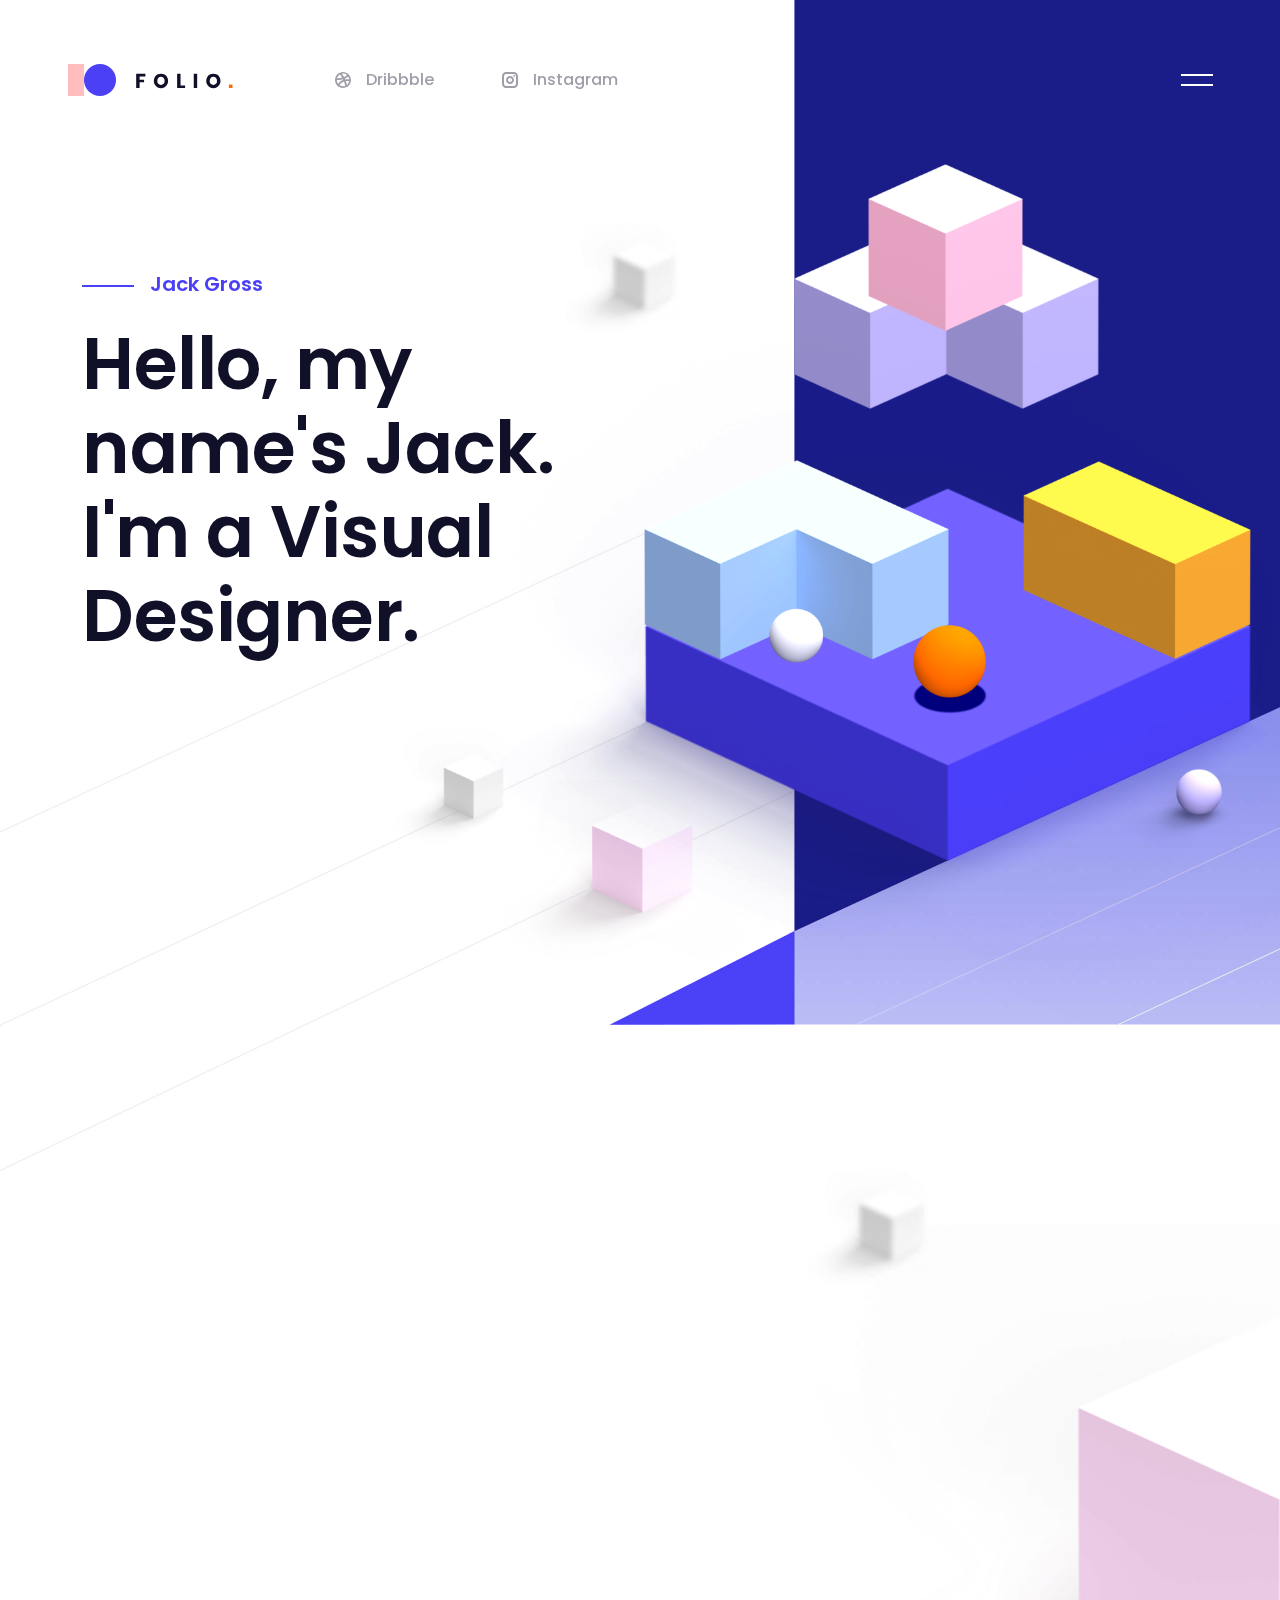
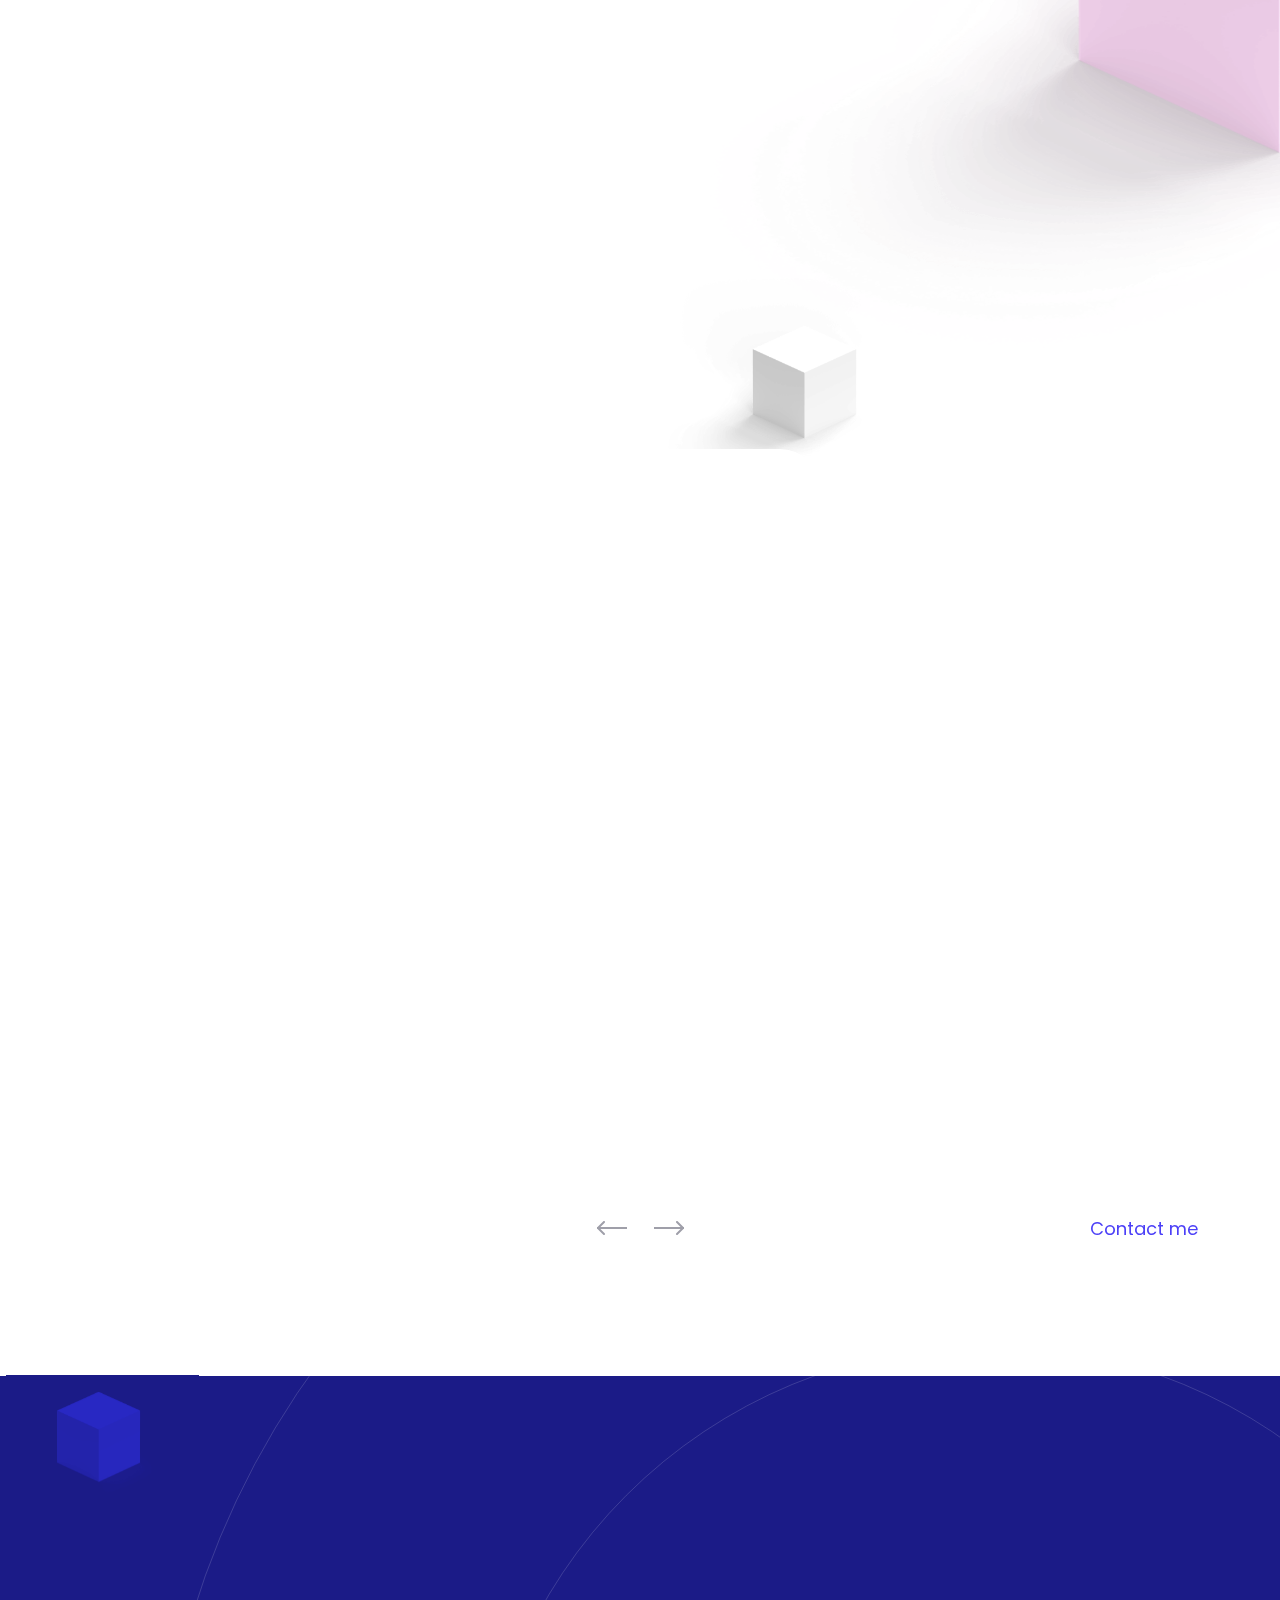
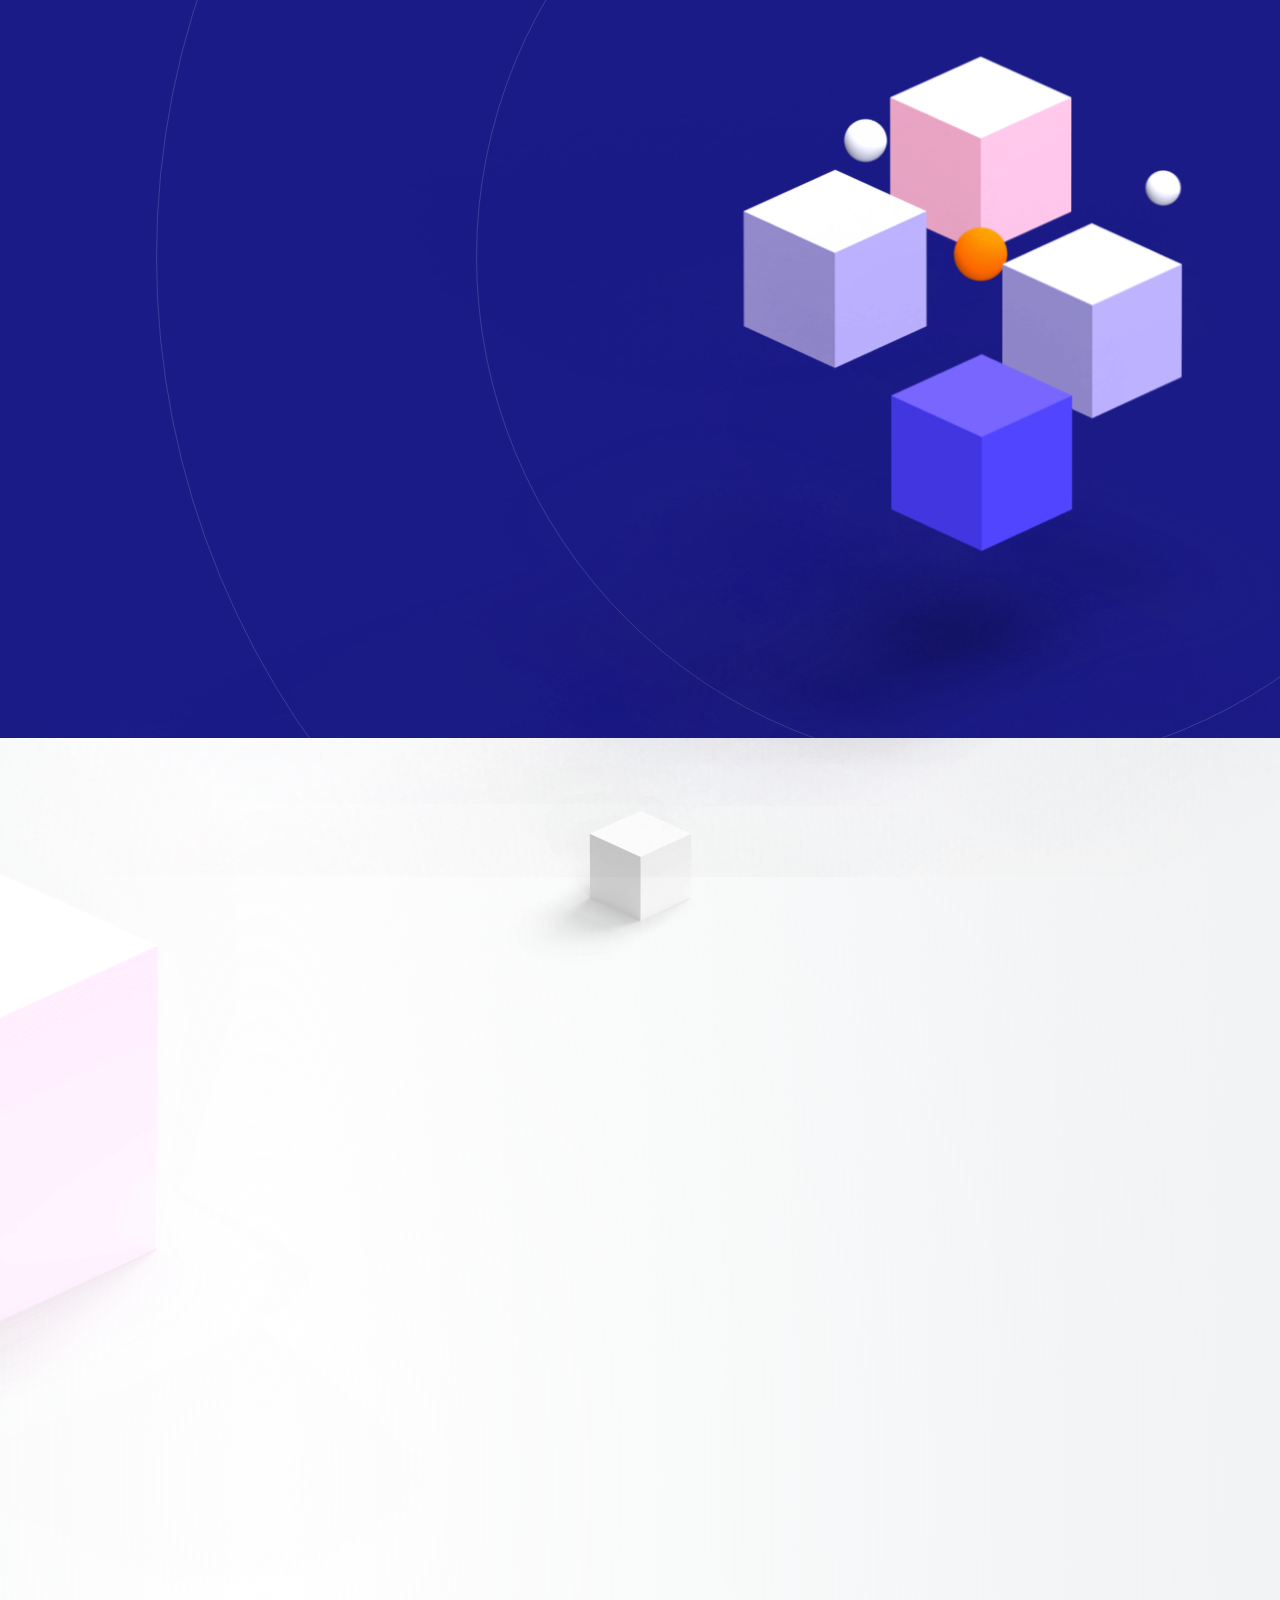
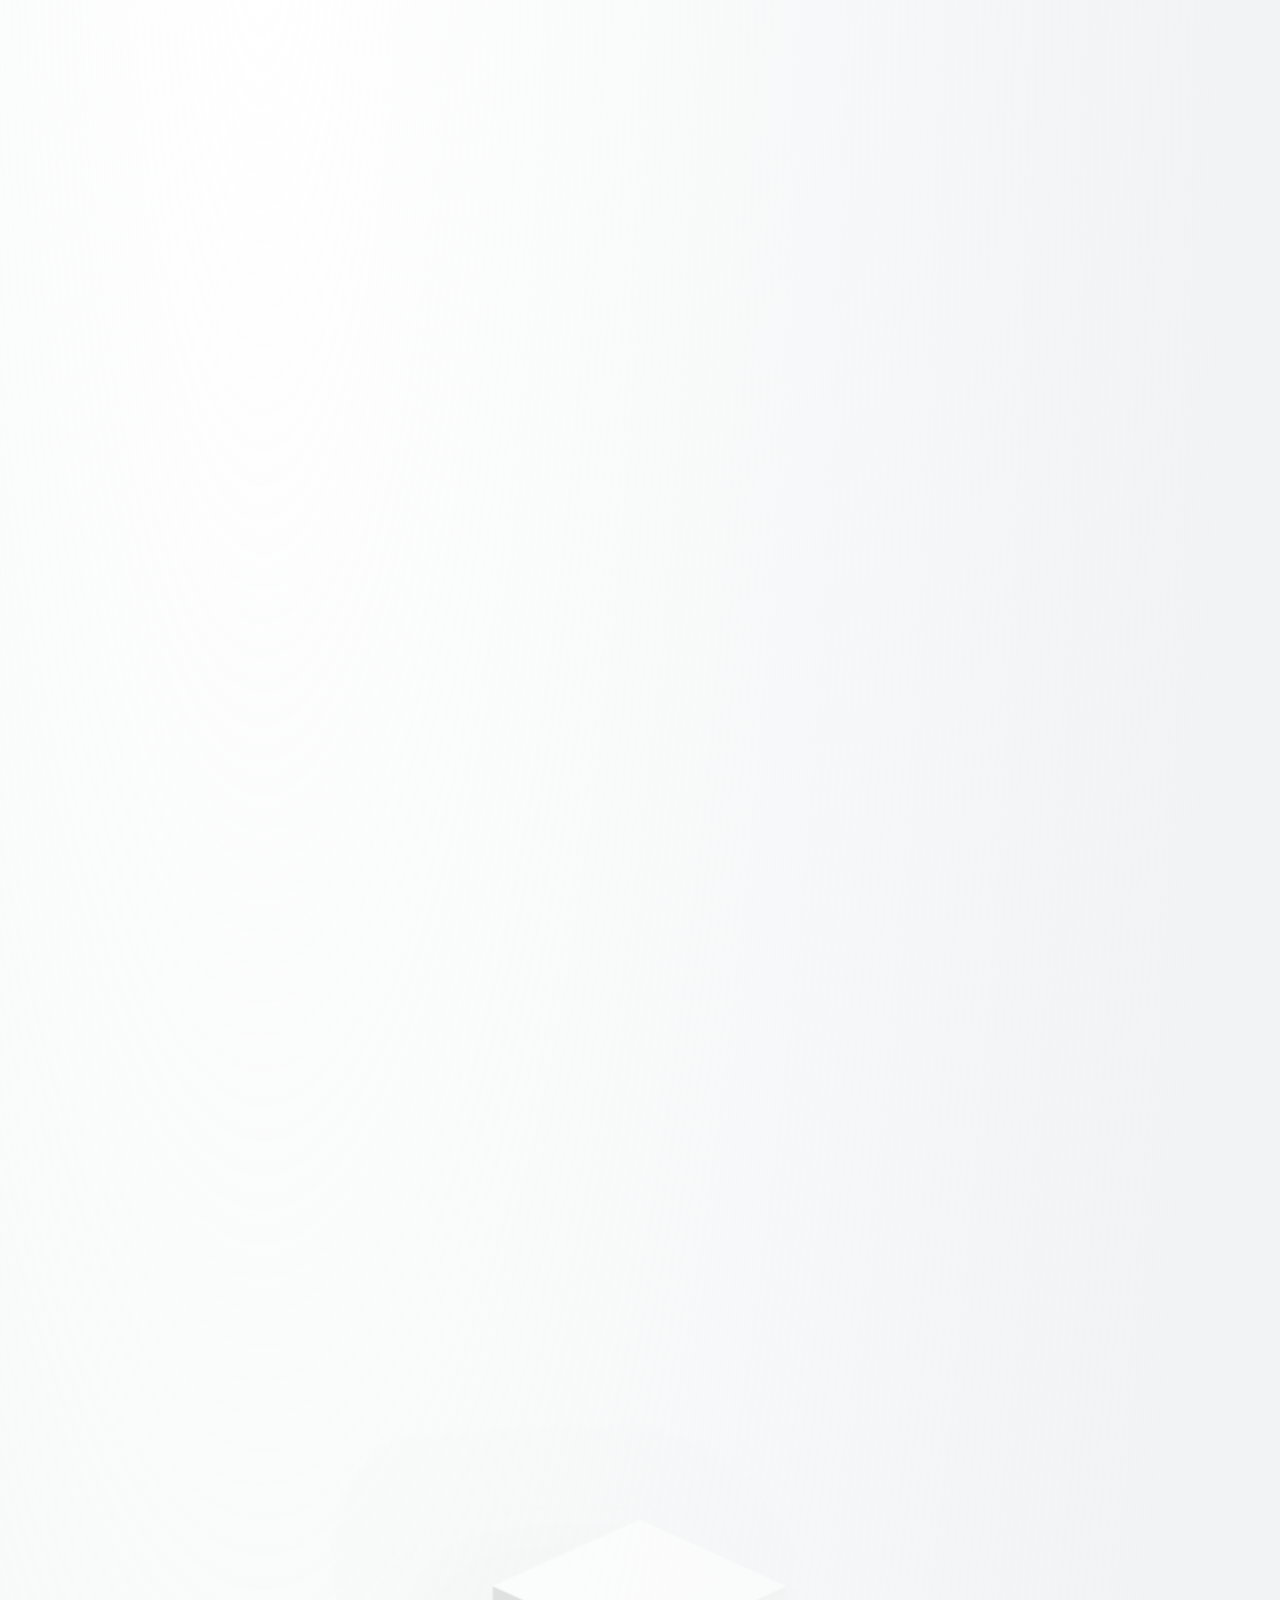
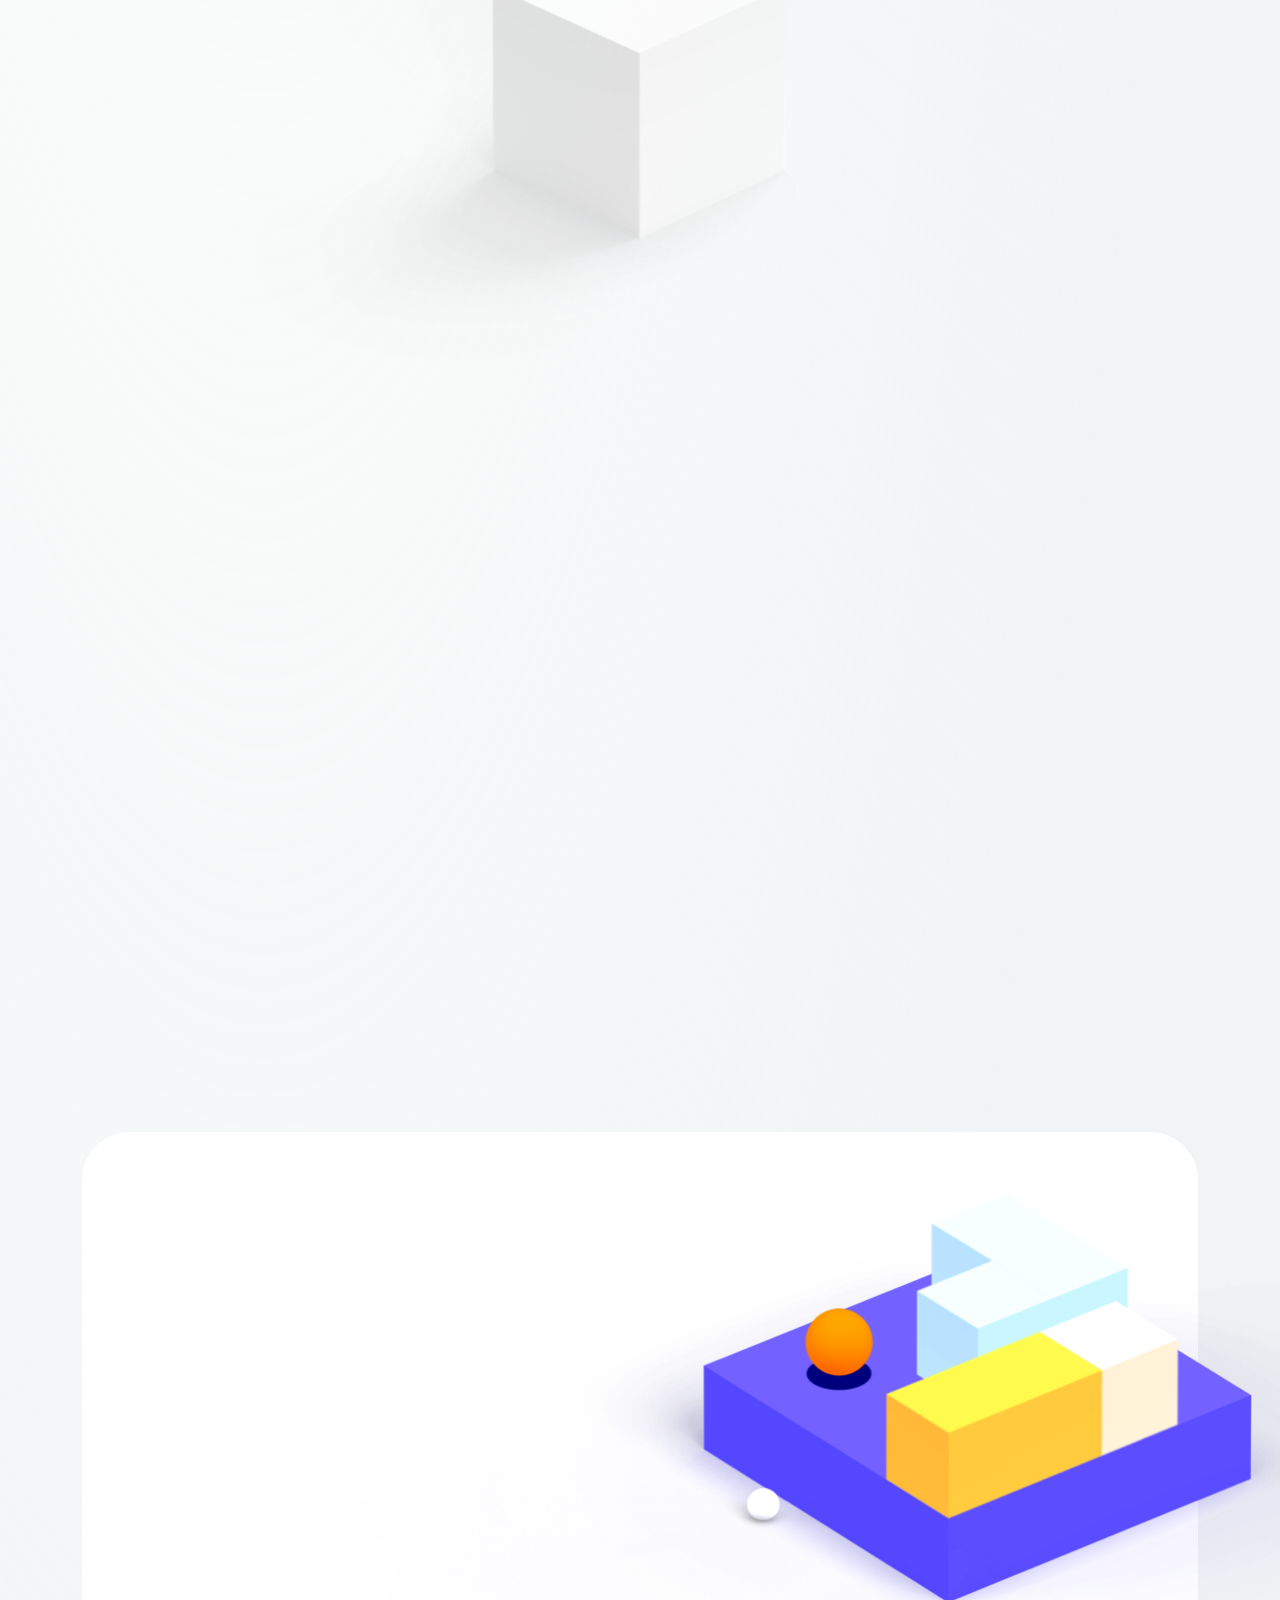
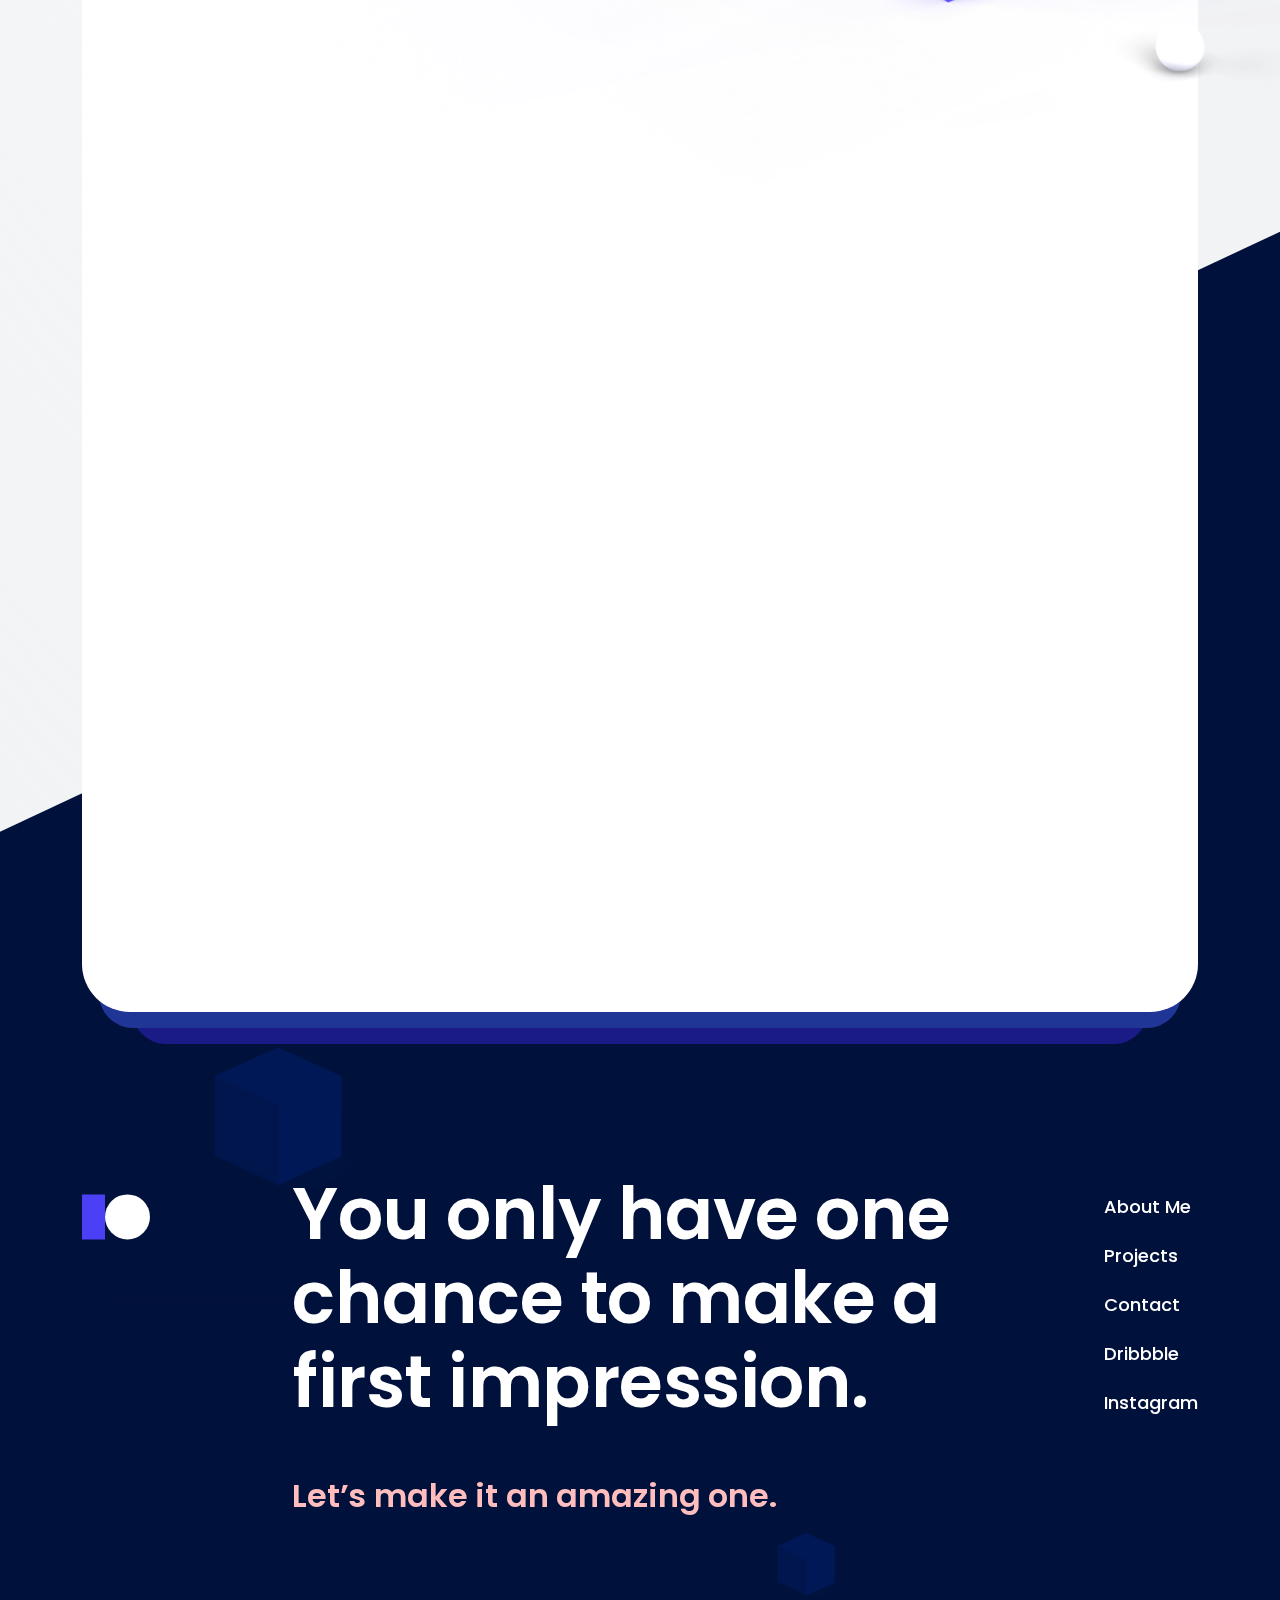
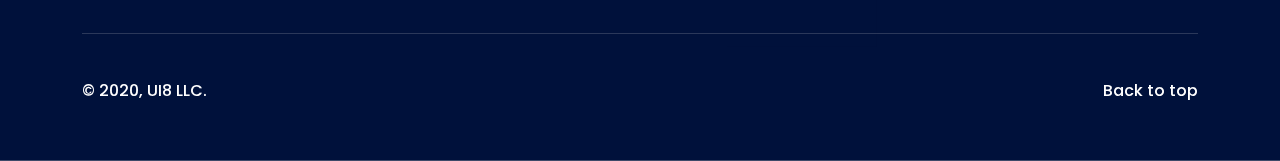
==== free/index.html @ 6a4b799b "add free lessons pages" ====
<!DOCTYPE html>
<html lang="en">
  <head>
    <meta charset="utf-8">
    <title>Template</title>
    <meta http-equiv="X-UA-Compatible" content="IE=Edge">
    <meta name="viewport" content="width=device-width, initial-scale=1, maximum-scale=1.0, user-scalable=no">
    <meta name="format-detection" content="telephone=no">
    <link rel="apple-touch-icon" sizes="180x180" href="img/apple-touch-icon.png">
    <link rel="icon" type="image/png" sizes="32x32" href="img/favicon-32x32.png">
    <link rel="icon" type="image/png" sizes="16x16" href="img/favicon-16x16.png">
    <link rel="manifest" href="img/site.webmanifest">
    <link rel="mask-icon" href="img/safari-pinned-tab.svg" color="#5bbad5">
    <meta name="msapplication-TileColor" content="#da532c">
    <meta name="theme-color" content="#ffffff">
    <meta name="description" content="Production-ready Portfolio and Case Study Template for Visual Designers">
    <meta name="twitter:card" content="summary">
    <meta name="twitter:site" content="@ui8">
    <meta name="twitter:title" content="Folio Designer">
    <meta name="twitter:description" content="Production-ready Portfolio and Case Study Template for Visual Designers">
    <meta name="twitter:creator" content="@ui8">
    <meta name="twitter:image" content="https://ui8-folio.herokuapp.com/img/twitter-card.jpg">
    <meta property="og:title" content="Folio Designer">
    <meta property="og:type" content="Article">
    <meta property="og:url" content="https://ui8.net/ui8/products/folio-designer">
    <meta property="og:image" content="https://ui8-folio.herokuapp.com/img/fb-og-image.jpg">
    <meta property="og:description" content="Production-ready Portfolio and Case Study Template for Visual Designers">
    <meta property="og:site_name" content="Folio Designer">
    <meta property="fb:admins" content="132951670226590">
    <link rel="stylesheet" media="all" href="css/app.min.css">
    <script>
      var viewportmeta = document.querySelector('meta[name="viewport"]');
      if (viewportmeta) {
        if (screen.width < 375) {
          var newScale = screen.width / 375;
          viewportmeta.content = 'width=375, minimum-scale=' + newScale + ', maximum-scale=1.0, user-scalable=no, initial-scale=' + newScale + '';
        } else {
          viewportmeta.content = 'width=device-width, maximum-scale=1.0, initial-scale=1.0';
        }
      }
    </script>
  </head>
  <body>
    <div class="page">
      <div class="main">
        <div class="header js-header" id="header">
          <div class="header__center center"><a class="header__logo" href="index.html"><img class="header__pic" src="img/logo.svg" alt=""/></a>
            <div class="header__social header__social_main"><a class="header__link" href="index.html#">
                <svg xmlns="http://www.w3.org/2000/svg" width="16" height="16" fill="none" viewBox="0 0 16 16">
                  <path fill-rule="evenodd" d="M8 0C3.6 0 0 3.6 0 8s3.6 8 8 8 8-3.6 8-8-3.6-8-8-8zm2.2 7.4s-.2-.6-.3-.8c1.7-.8 2.8-1.7 3.2-2.2.7.9 1.1 2 1.2 3.2-.8-.2-2.6-.5-4.1-.2zM9.1 5.1C8.3 3.7 7.4 2.5 7 1.8c1.9-.5 3.6.1 4.9 1.3-.4.5-1.2 1.3-2.8 2zm-4-2.6c.4.5 1.2 1.7 2 3.2-2.2.5-4.2.6-5.1.6.4-1.6 1.6-3 3.1-3.8zM8 7.3c.1.2.2.4.3.5-2.8.9-4.6 3.2-5.2 4.1-.8-1.1-1.3-2.4-1.3-3.7.9-.1 3.5-.2 6.2-.9zm1 2.2c.7 2 1.1 3.6 1.2 4.4-2.1.7-4.5.3-5.8-.8.4-.7 1.7-2.5 4.6-3.6zm2.9 3.4c-.2-.8-.5-2.2-1.1-3.9 1.1-.2 2.7 0 3.3.2-.3 1.5-1.1 2.8-2.2 3.7z" fill="#111029"></path>
                </svg>Dribbble</a><a class="header__link" href="index.html#">
                <svg xmlns="http://www.w3.org/2000/svg" width="16" height="16" viewBox="0 0 16 16">
                  <path fill="#9f9fa9" d="M12 0c2.056 0 4 1.944 4 4h0v8c0 2.056-1.944 4-4 4h0-8c-2.056 0-4-1.944-4-4h0V4c0-2.056 1.944-4 4-4h0zm0 2H4c-.935 0-2 1.065-2 2h0v8c0 .953 1.047 2 2 2h8c.935 0 2-1.065 2-2h0V4c0-.935-1.065-2-2-2h0zM8 4c2.206 0 4 1.794 4 4s-1.794 4-4 4-4-1.794-4-4 1.794-4 4-4zm0 2c-1.103 0-2 .897-2 2s.897 2 2 2 2-.897 2-2-.897-2-2-2zm4.145-3.068a.96.96 0 1 1 0 1.92.96.96 0 1 1 0-1.92z"></path>
                </svg>Instagram</a></div>
            <button class="header__burger js-header-burger"></button>
          </div>
          <div class="header__wrapper js-header-wrapper">
            <div class="header__preview"><a class="header__logo" href="index.html"><img class="header__pic" src="img/logo-white.svg" alt=""/></a>
              <div class="header__img"><img class="header__pic" src="img/content/bg-header.png" alt=""/></div>
            </div>
            <div class="header__center center">
              <div class="header__contacts"><a class="header__line" href="mailto:hello@ui8.net">
                  <div class="header__icon">
                    <svg xmlns="http://www.w3.org/2000/svg" width="18" height="15" fill="none" viewBox="0 0 18 15">
                      <path fill-rule="evenodd" d="M2.422.267C1.244.267.289 1.222.289 2.4v9.956c0 1.178.955 2.133 2.133 2.133h12.8c1.178 0 2.133-.955 2.133-2.133V2.4c0-1.178-.955-2.133-2.133-2.133h-12.8zM1.711 2.4a.71.71 0 0 1 .711-.711h12.8a.71.71 0 0 1 .711.711v9.956a.71.71 0 0 1-.711.711h-12.8a.71.71 0 0 1-.711-.711V2.4zm2.636.919a.71.71 0 1 0-1.006 1.006l4.978 4.978a.71.71 0 0 0 1.006 0l4.978-4.978a.71.71 0 1 0-1.006-1.006L8.822 7.794 4.347 3.319zm1.422 5.689a.71.71 0 0 1 0 1.006l-1.422 1.422a.71.71 0 1 1-1.006-1.006l1.422-1.422a.71.71 0 0 1 1.006 0zm7.111 0a.71.71 0 1 0-1.006 1.006l1.422 1.422a.71.71 0 1 0 1.006-1.006l-1.422-1.422z" fill="#4c40f7"></path>
                    </svg>
                  </div>
                  <div class="header__text">hello@ui8.net</div></a>
                <div class="header__line">
                  <div class="header__icon">
                    <svg xmlns="http://www.w3.org/2000/svg" width="18" height="18" fill="none" viewBox="0 0 18 18">
                      <path fill-rule="evenodd" d="M9.273.85a.71.71 0 0 0-.901 0L.55 7.25a.71.71 0 0 0 .901 1.101l7.372-6.032 5.85 4.786a.71.71 0 1 0 .901-1.101L9.273.85zM3.845 9.222a.71.71 0 1 0-1.422 0v7.111a.71.71 0 0 0 .711.711h6.4a.71.71 0 1 0 0-1.422H3.845v-6.4zm9.932 0a2.04 2.04 0 0 0-2.11 2.008c.001.243.112.6.358 1.053.239.44.567.901.908 1.328l.867.996.867-.996c.341-.427.669-.887.908-1.328.246-.453.357-.81.358-1.053a2.04 2.04 0 0 0-2.11-2.008h-.047zm2.868 2.004h.711c0 .599-.245 1.21-.531 1.736-.294.542-.678 1.075-1.047 1.537l-1.018 1.163-.336.344-.096.095-.027.026-.007.007-.003.003-.491-.514-.491.514-.003-.003-.007-.007-.026-.026-.096-.095-.336-.344-1.017-1.163c-.37-.462-.753-.995-1.047-1.537-.286-.526-.531-1.138-.531-1.736v-.01c.012-.931.399-1.817 1.072-2.46.668-.637 1.561-.981 2.483-.957.922-.024 1.816.32 2.483.957.673.643 1.06 1.529 1.072 2.46l-.711.01zm-3.335 4.911c0 0 0 0 .491-.514l.491.514a.71.71 0 0 1-.982 0zm.491-4.07a.71.71 0 1 0 0-1.422.71.71 0 1 0 0 1.422z" fill="#4c40f7"></path>
                    </svg>
                  </div>
                  <div class="header__text"> 
                    <p>4074 Ebert Summit Suite 375</p>
                    <p>Lake Leonardchester</p>
                  </div>
                </div><a class="header__line" href="tel:+441236547890">
                  <div class="header__icon">
                    <svg xmlns="http://www.w3.org/2000/svg" width="17" height="18" fill="none" viewBox="0 0 17 18">
                      <path fill-rule="evenodd" d="M6.689 2.978a.71.71 0 0 1 .711-.711h7.111a.71.71 0 0 1 .711.711v4.267a.71.71 0 0 1-.711.711H8.822a.71.71 0 0 0-.318.075l-1.815.908V2.978zM7.4.844c-1.178 0-2.133.955-2.133 2.133v7.111a.71.71 0 0 0 1.029.636L8.99 9.378h5.521c1.178 0 2.133-.955 2.133-2.133V2.978c0-1.178-.955-2.133-2.133-2.133H7.4zM2.422 2.267C1.244 2.267.289 3.222.289 4.4v11.378c0 1.178.955 2.133 2.133 2.133h7.822c1.178 0 2.133-.955 2.133-2.133V10.8a.71.71 0 1 0-1.422 0v4.978a.71.71 0 0 1-.711.711H2.422a.71.71 0 0 1-.711-.711V4.4a.71.71 0 0 1 .711-.711h1.422a.71.71 0 1 0 0-1.422H2.422z" fill="#4c40f7"></path>
                    </svg>
                  </div>
                  <div class="header__text">+44 123 654 7890 </div></a>
              </div>
              <nav class="header__nav"><a class="header__item" href="index.html#"><span>About</span></a><a class="header__item" href="index.html#"><span>Work</span></a><a class="header__item" href="index.html#"><span>Services</span></a><a class="header__item" href="index.html#"><span>Contact</span></a></nav>
              <div class="header__social header__social_inner"><a class="header__link" href="index.html#">
                  <svg xmlns="http://www.w3.org/2000/svg" width="16" height="16" fill="none" viewBox="0 0 16 16">
                    <path fill-rule="evenodd" d="M8 0C3.6 0 0 3.6 0 8s3.6 8 8 8 8-3.6 8-8-3.6-8-8-8zm2.2 7.4s-.2-.6-.3-.8c1.7-.8 2.8-1.7 3.2-2.2.7.9 1.1 2 1.2 3.2-.8-.2-2.6-.5-4.1-.2zM9.1 5.1C8.3 3.7 7.4 2.5 7 1.8c1.9-.5 3.6.1 4.9 1.3-.4.5-1.2 1.3-2.8 2zm-4-2.6c.4.5 1.2 1.7 2 3.2-2.2.5-4.2.6-5.1.6.4-1.6 1.6-3 3.1-3.8zM8 7.3c.1.2.2.4.3.5-2.8.9-4.6 3.2-5.2 4.1-.8-1.1-1.3-2.4-1.3-3.7.9-.1 3.5-.2 6.2-.9zm1 2.2c.7 2 1.1 3.6 1.2 4.4-2.1.7-4.5.3-5.8-.8.4-.7 1.7-2.5 4.6-3.6zm2.9 3.4c-.2-.8-.5-2.2-1.1-3.9 1.1-.2 2.7 0 3.3.2-.3 1.5-1.1 2.8-2.2 3.7z" fill="#111029"></path>
                  </svg>Dribbble</a><a class="header__link" href="index.html#">
                  <svg xmlns="http://www.w3.org/2000/svg" width="16" height="16" viewBox="0 0 16 16">
                    <path fill="#9f9fa9" d="M12 0c2.056 0 4 1.944 4 4h0v8c0 2.056-1.944 4-4 4h0-8c-2.056 0-4-1.944-4-4h0V4c0-2.056 1.944-4 4-4h0zm0 2H4c-.935 0-2 1.065-2 2h0v8c0 .953 1.047 2 2 2h8c.935 0 2-1.065 2-2h0V4c0-.935-1.065-2-2-2h0zM8 4c2.206 0 4 1.794 4 4s-1.794 4-4 4-4-1.794-4-4 1.794-4 4-4zm0 2c-1.103 0-2 .897-2 2s.897 2 2 2 2-.897 2-2-.897-2-2-2zm4.145-3.068a.96.96 0 1 1 0 1.92.96.96 0 1 1 0-1.92z"></path>
                  </svg>Instagram</a></div>
            </div>
          </div>
        </div>
        <div class="main__bg"><img class="main__pic" src="img/content/bg-main.jpg" alt=""></div>
        <div class="main__center center">
          <div class="main__wrap">
            <div class="main__stage stage" data-aos="transform">Jack Gross</div>
            <h1 class="main__title title h1"><span data-aos="transform" data-aos-delay="150">Hello, my</span><span data-aos="transform" data-aos-delay="300">name's Jack.</span><span data-aos="transform" data-aos-delay="450">I'm a Visual</span><span data-aos="transform" data-aos-delay="600">Designer.</span></h1><a class="scroll js-scroll" href="index.html#details" data-aos="transform">
              <div class="scroll__icon"><img class="scroll__pic" src="img/scroll.svg" alt=""></div>
              <div class="scroll__text">Scroll down</div></a>
          </div>
        </div>
        <div class="main__view" data-aos>
          <div class="main__preview"><img class="main__pic" src="img/content/main-pic-6.png" alt=""></div>
          <div class="main__preview"><img class="main__pic js-parallax" data-scale="2.5" data-orientation="up" src="img/content/main-pic-1.png" alt=""></div>
          <div class="main__preview"><img class="main__pic js-parallax" data-scale="1.5" data-orientation="up" src="img/content/main-pic-2.png" alt=""></div>
          <div class="main__preview"><img class="main__pic" src="img/content/main-pic-3.png" alt=""></div>
          <div class="main__preview"><img class="main__pic" src="img/content/main-pic-4.png" alt=""></div>
          <div class="main__preview"><img class="main__pic js-parallax" data-scale="4.5" data-orientation="up" src="img/content/main-pic-5.png" alt=""></div>
          <div class="main__preview"><img class="main__pic js-parallax" data-scale="1.5" data-orientation="down" src="img/content/main-pic-7.png" alt=""></div>
        </div>
        <div class="main__figures">
          <div class="main__figure" data-aos="animation-translate-y"><img class="main__pic js-parallax" data-scale="2.2" data-orientation="down" src="img/content/figure-1.png" alt=""></div>
          <div class="main__figure" data-aos="animation-translate-y" data-aos-delay="200"><img class="main__pic js-parallax" data-scale="2.2" data-orientation="up" src="img/content/figure-2.png" alt=""></div>
          <div class="main__figure" data-aos="animation-translate-y" data-aos-delay="400"><img class="main__pic" src="img/content/figure-3.png" alt=""></div>
        </div>
      </div>
      <div class="details" id="details">
        <div class="details__center center">
          <div class="details__head" data-aos="animation-scale-y">
            <div class="details__stage stage">What I Do</div>
            <h3 class="details__info h3">I enjoy creating delightful, <br>human-centered digital experiences.</h3>
          </div>
          <h2 class="details__title" data-aos="animation-scale-y">Think. Make. <br>Solve. </h2>
          <div class="details__btn" data-aos="animation-translate-y">
            <button class="btn btn_purple"><span class="btn__text">Contact Me</span>
              <svg xmlns="http://www.w3.org/2000/svg" width="22" height="16" fill="none" viewBox="0 0 22 16">
                <path fill-rule="evenodd" d="M14.707.293a1 1 0 0 0-1.414 0 1 1 0 0 0 0 1.414L18.586 7H1a1 1 0 1 0 0 2h17.586l-5.293 5.293a1 1 0 0 0 1.414 1.414l7-7c.183-.183.28-.419.292-.659L22 8m-.076-.383c-.049-.118-.121-.228-.217-.324l-7-7m7.217 7.324c.048.115.075.241.076.374z" fill="#fff"></path>
              </svg>
            </button>
          </div>
          <div class="details__container">
            <div class="details__slider owl-carousel js-slider-details">
              <div class="details__item">
                <div class="details__preview details__preview_cursor" data-aos="animation-scale">
                  <div class="details__img"><img class="details__pic" src="img/content/cursor.png" alt=""></div>
                </div>
                <h5 class="details__category h5" data-aos="animation-scale-y">User Interface</h5>
                <div class="details__text" data-aos="animation-scale-y">We have got quite a few already made templates for better project management that you can use now.</div>
                <div class="details__btn" data-aos="animation-scale-y">
                  <button class="btn btn_dark">Find out more </button>
                </div>
              </div>
              <div class="details__item">
                <div class="details__preview details__preview_hand" data-aos="animation-scale" data-aos-delay="150">
                  <div class="details__img"><img class="details__pic" src="img/content/hand.png" alt=""></div>
                </div>
                <h5 class="details__category h5" data-aos="animation-scale-y" data-aos-delay="150">User Experience</h5>
                <div class="details__text" data-aos="animation-scale-y" data-aos-delay="150">We have got quite a few already made templates for better project management that you can use now.</div>
                <div class="details__btn" data-aos="animation-scale-y" data-aos-delay="150">
                  <button class="btn btn_dark">Find out more </button>
                </div>
              </div>
              <div class="details__item">
                <div class="details__preview details__preview_color" data-aos="animation-scale" data-aos-delay="300">
                  <div class="details__img"><img class="details__pic" src="img/content/color-picker.png" alt=""></div>
                </div>
                <h5 class="details__category h5" data-aos="animation-scale-y" data-aos-delay="300">UI Design Kit</h5>
                <div class="details__text" data-aos="animation-scale-y" data-aos-delay="300">We have got quite a few already made templates for better project management that you can use now.</div>
                <div class="details__btn" data-aos="animation-scale-y" data-aos-delay="300">
                  <button class="btn btn_dark">Find out more </button>
                </div>
              </div>
              <div class="details__item">
                <div class="details__preview details__preview_cursor">
                  <div class="details__img"><img class="details__pic" src="img/content/cursor.png" alt=""></div>
                </div>
                <h5 class="details__category h5">User Interface</h5>
                <div class="details__text">We have got quite a few already made templates for better project management that you can use now.</div>
                <button class="details__btn btn btn_dark">Find out more </button>
              </div>
              <div class="details__item">
                <div class="details__preview details__preview_hand">
                  <div class="details__img"><img class="details__pic" src="img/content/hand.png" alt=""></div>
                </div>
                <h5 class="details__category h5">User Experience</h5>
                <div class="details__text">We have got quite a few already made templates for better project management that you can use now.</div>
                <button class="details__btn btn btn_dark">Find out more</button>
              </div>
              <div class="details__item">
                <div class="details__preview details__preview_color">
                  <div class="details__img"><img class="details__pic" src="img/content/color-picker.png" alt=""></div>
                </div>
                <h5 class="details__category h5">UI Design Kit</h5>
                <div class="details__text">We have got quite a few already made templates for better project management that you can use now.</div>
                <button class="details__btn btn btn_dark">Find out more</button>
              </div>
            </div>
          </div>
        </div>
        <div class="details__figures">
          <div class="details__figure"><img class="details__pic js-parallax" data-scale="2" data-orientation="down" src="img/content/figure-1.png" alt=""></div>
          <div class="details__figure"><img class="details__pic js-parallax" data-scale="2" data-orientation="up" src="img/content/figure-2.png" alt=""></div>
          <div class="details__figure"><img class="details__pic js-parallax" data-scale="1.2" data-orientation="up" src="img/content/figure-3.png" alt=""></div>
        </div><a class="details__contact" href="index.html#">Contact me</a>
      </div>
      <div class="work">
        <div class="work__circles"></div>
        <div class="work__center center">
          <div class="work__wrap">
            <div class="work__stage stage stage_pink" data-aos="animation-scale-y">Who I Work With</div>
            <h2 class="work__title title h1" data-aos="animation-scale-y" data-aos-delay="150">Art Direction for Global Leading Brands.</h2>
            <div class="work__text" data-aos="animation-scale-y" data-aos-delay="300">I research and create breakthrough - delightful ideas, leading visual designers.</div><a class="scroll js-scroll" data-aos="animation-scale-y" href="index.html#cases">
              <div class="scroll__icon"><img class="scroll__pic" src="img/scroll.svg" alt=""></div>
              <div class="scroll__text">Scroll down</div></a>
          </div>
        </div>
        <div class="work__preview"><img class="work__pic js-parallax" data-scale="2" data-orientation="down" src="img/content/work-cube.png" alt=""></div>
        <div class="work__figures" data-aos>
          <div class="work__figure"><img class="work__pic js-parallax" data-scale="1.3" data-orientation="up" src="img/content/work-cube-1.png" alt=""></div>
          <div class="work__figure"><img class="work__pic js-parallax" data-scale="1.5" data-orientation="up left" src="img/content/work-cube-2.png" alt=""></div>
          <div class="work__figure"><img class="work__pic js-parallax" data-scale="1.3" data-orientation="up right" src="img/content/work-cube-3.png" alt=""></div>
          <div class="work__figure"><img class="work__pic" src="img/content/work-cube-4.png" alt=""></div>
          <div class="work__figure"><img class="work__pic js-parallax" data-scale="1.1" data-orientation="left" src="img/content/work-cube-5.png" alt=""></div>
          <div class="work__figure"><img class="work__pic js-parallax" data-scale="1.2" data-orientation="right" src="img/content/work-cube-6.png" alt=""></div>
          <div class="work__figure"><img class="work__pic js-parallax" data-scale="1.2" data-orientation="down" src="img/content/work-cube-7.png" alt=""></div>
        </div>
      </div>
      <div class="wrapper wrapper_gradient">
        <div class="cases cases_main" id="cases">
          <div class="cases__center center">
            <div class="cases__stage stage" data-aos="animation-scale-y">Portfolio</div>
            <h2 class="cases__title h1" data-aos="animation-scale-y" data-aos-delay="150">Look at My <br>Products.</h2>
            <div class="cases__nav" data-aos="animation-scale-y" data-aos-delay="300"><a class="cases__link active" href="index.html#">Website</a><a class="cases__link" href="index.html#">Illustration</a><a class="cases__link" href="index.html#">Mobile</a></div>
            <div class="cases__list js-owl" data-items-mobile-portrait="1" data-items-mobile-album="1" data-autoheight><a class="cases__item" data-aos="animation-translate-y" data-aos-delay="" href="case.html">
                              <div class="cases__preview"><img class="cases__pic" src="img/content/cases-pic-1.jpg" alt="">
                                <div class="cases__box">Case <br>Study</div>
                              </div>
                              <div class="cases__body">
                                <h4 class="cases__info h4">Collab Landing Page</h4>
                                <div class="cases__text">UI Kit, Coded Template</div>
                              </div></a><a class="cases__item" data-aos="animation-translate-y" data-aos-delay="200" href="case.html">
                              <div class="cases__preview"><img class="cases__pic" src="img/content/cases-pic-2.jpg" alt="">
                                <div class="cases__box">Case <br>Study</div>
                              </div>
                              <div class="cases__body">
                                <h4 class="cases__info h4">Collab Landing Page</h4>
                                <div class="cases__text">UI Kit, Coded Template</div>
                              </div></a><a class="cases__item" data-aos="animation-translate-y" data-aos-delay="" href="case.html">
                              <div class="cases__preview"><img class="cases__pic" src="img/content/cases-pic-3.jpg" alt="">
                                <div class="cases__box">Case <br>Study</div>
                              </div>
                              <div class="cases__body">
                                <h4 class="cases__info h4">Collab Landing Page</h4>
                                <div class="cases__text">UI Kit, Coded Template</div>
                              </div></a><a class="cases__item" data-aos="animation-translate-y" data-aos-delay="200" href="case.html">
                              <div class="cases__preview"><img class="cases__pic" src="img/content/cases-pic-4.jpg" alt="">
                                <div class="cases__box">Case <br>Study</div>
                              </div>
                              <div class="cases__body">
                                <h4 class="cases__info h4">Collab Landing Page</h4>
                                <div class="cases__text">UI Kit, Coded Template</div>
                              </div></a><a class="cases__item" data-aos="animation-translate-y" data-aos-delay="" href="case.html">
                              <div class="cases__preview"><img class="cases__pic" src="img/content/cases-pic-5.jpg" alt="">
                                <div class="cases__box">Case <br>Study</div>
                              </div>
                              <div class="cases__body">
                                <h4 class="cases__info h4">Collab Landing Page</h4>
                                <div class="cases__text">UI Kit, Coded Template</div>
                              </div></a><a class="cases__item" data-aos="animation-translate-y" data-aos-delay="200" href="case.html">
                              <div class="cases__preview"><img class="cases__pic" src="img/content/cases-pic-6.jpg" alt="">
                                <div class="cases__box">Case <br>Study</div>
                              </div>
                              <div class="cases__body">
                                <h4 class="cases__info h4">Collab Landing Page</h4>
                                <div class="cases__text">UI Kit, Coded Template</div>
                              </div></a>
            </div>
          </div>
          <div class="cases__figures">
            <div class="cases__figure"><img class="cases__pic js-parallax" data-scale="2" data-orientation="down" src="img/content/figure-2.png" alt=""></div>
            <div class="cases__figure"><img class="cases__pic js-parallax" data-scale="1.8" data-orientation="down" src="img/content/figure-3.png" alt=""></div>
          </div>
        </div>
        <div class="review">
          <div class="review__center center">
            <div class="review__stage stage" data-aos="animation-scale-y">What People Say</div>
            <h2 class="review__title title h1" data-aos="animation-scale-y" data-aos-delay="200">Trusted by <br>Clients.</h2>
            <div class="review__container" data-aos="animation-translate-y" data-aos-delay="400">
              <div class="review__slider owl-carousel js-slider-review">
                <div class="review__item">
                  <div class="review__text">“ Folio Designer is a clean and creative landing page that matches with any freelancer or designer, you can easily to build the page in Sketch or Figma.”</div>
                  <div class="review__author">
                    <div class="review__ava"><img class="review__pic" src="img/content/ava-1.jpg" alt=""></div>
                    <div class="review__details">
                      <div class="review__man h5">Dash</div>
                      <div class="review__company">UI8</div>
                    </div>
                  </div>
                </div>
                <div class="review__item">
                  <div class="review__text">“ Folio Designer is a clean and creative landing page that matches with any freelancer or designer, you can easily to build the page in Sketch or Figma.”</div>
                  <div class="review__author">
                    <div class="review__ava"><img class="review__pic" src="img/content/ava-1.jpg" alt=""></div>
                    <div class="review__details">
                      <div class="review__man h5">Dash</div>
                      <div class="review__company">UI8</div>
                    </div>
                  </div>
                </div>
                <div class="review__item">
                  <div class="review__text">“ Folio Designer is a clean and creative landing page that matches with any freelancer or designer, you can easily to build the page in Sketch or Figma.”</div>
                  <div class="review__author">
                    <div class="review__ava"><img class="review__pic" src="img/content/ava-1.jpg" alt=""></div>
                    <div class="review__details">
                      <div class="review__man h5">Dash</div>
                      <div class="review__company">UI8</div>
                    </div>
                  </div>
                </div>
                <div class="review__item">
                  <div class="review__text">“ Folio Designer is a clean and creative landing page that matches with any freelancer or designer, you can easily to build the page in Sketch or Figma.”</div>
                  <div class="review__author">
                    <div class="review__ava"><img class="review__pic" src="img/content/ava-1.jpg" alt=""></div>
                    <div class="review__details">
                      <div class="review__man h5">Dash</div>
                      <div class="review__company">UI8</div>
                    </div>
                  </div>
                </div>
              </div>
            </div>
          </div>
          <div class="review__bg">
            <div class="review__preview"><img class="review__pic js-parallax" data-scale="1.5" data-orientation="down" src="img/content/review-cube.png" alt=""></div>
            <div class="review__preview"><img class="review__pic" src="img/content/review-cube.png" alt=""></div>
          </div>
        </div>
        <div class="wrapper wrapper_dark">
          <div class="contacts">
            <div class="contacts__center center">
              <div class="contacts__container">
                <div class="contacts__wrap">
                  <div class="contacts__stage stage" data-aos="animation-scale-y">Say hello 👋</div>
                  <h2 class="contacts__title h1" data-aos="animation-scale-y" data-aos-delay="200">Let’s Work <br>Together.</h2>
                  <div class="contacts__info" data-aos="animation-scale-y" data-aos-delay="400">I’d love to meet up with you to discuss your venture, and potential collaborations.</div>
                </div>
                <div class="contacts__row">
                  <div class="contacts__details" data-aos="animation-translate-y"><a class="contacts__line" href="mailto:hello@ui8.net">
                      <div class="contacts__icon">
                        <svg xmlns="http://www.w3.org/2000/svg" width="18" height="15" fill="none" viewBox="0 0 18 15">
                          <path fill-rule="evenodd" d="M2.422.267C1.244.267.289 1.222.289 2.4v9.956c0 1.178.955 2.133 2.133 2.133h12.8c1.178 0 2.133-.955 2.133-2.133V2.4c0-1.178-.955-2.133-2.133-2.133h-12.8zM1.711 2.4a.71.71 0 0 1 .711-.711h12.8a.71.71 0 0 1 .711.711v9.956a.71.71 0 0 1-.711.711h-12.8a.71.71 0 0 1-.711-.711V2.4zm2.636.919a.71.71 0 1 0-1.006 1.006l4.978 4.978a.71.71 0 0 0 1.006 0l4.978-4.978a.71.71 0 1 0-1.006-1.006L8.822 7.794 4.347 3.319zm1.422 5.689a.71.71 0 0 1 0 1.006l-1.422 1.422a.71.71 0 1 1-1.006-1.006l1.422-1.422a.71.71 0 0 1 1.006 0zm7.111 0a.71.71 0 1 0-1.006 1.006l1.422 1.422a.71.71 0 1 0 1.006-1.006l-1.422-1.422z" fill="#4c40f7"></path>
                        </svg>
                      </div>
                      <div class="contacts__text">hello@ui8.net</div></a>
                    <div class="contacts__line">
                      <div class="contacts__icon">
                        <svg xmlns="http://www.w3.org/2000/svg" width="18" height="18" fill="none" viewBox="0 0 18 18">
                          <path fill-rule="evenodd" d="M9.273.85a.71.71 0 0 0-.901 0L.55 7.25a.71.71 0 0 0 .901 1.101l7.372-6.032 5.85 4.786a.71.71 0 1 0 .901-1.101L9.273.85zM3.845 9.222a.71.71 0 1 0-1.422 0v7.111a.71.71 0 0 0 .711.711h6.4a.71.71 0 1 0 0-1.422H3.845v-6.4zm9.932 0a2.04 2.04 0 0 0-2.11 2.008c.001.243.112.6.358 1.053.239.44.567.901.908 1.328l.867.996.867-.996c.341-.427.669-.887.908-1.328.246-.453.357-.81.358-1.053a2.04 2.04 0 0 0-2.11-2.008h-.047zm2.868 2.004h.711c0 .599-.245 1.21-.531 1.736-.294.542-.678 1.075-1.047 1.537l-1.018 1.163-.336.344-.096.095-.027.026-.007.007-.003.003-.491-.514-.491.514-.003-.003-.007-.007-.026-.026-.096-.095-.336-.344-1.017-1.163c-.37-.462-.753-.995-1.047-1.537-.286-.526-.531-1.138-.531-1.736v-.01c.012-.931.399-1.817 1.072-2.46.668-.637 1.561-.981 2.483-.957.922-.024 1.816.32 2.483.957.673.643 1.06 1.529 1.072 2.46l-.711.01zm-3.335 4.911c0 0 0 0 .491-.514l.491.514a.71.71 0 0 1-.982 0zm.491-4.07a.71.71 0 1 0 0-1.422.71.71 0 1 0 0 1.422z" fill="#4c40f7"></path>
                        </svg>
                      </div>
                      <div class="contacts__text"> 
                        <p>4074 Ebert Summit Suite 375</p>
                        <p>Lake Leonardchester</p>
                      </div>
                    </div><a class="contacts__line" href="tel:+441236547890">
                      <div class="contacts__icon">
                        <svg xmlns="http://www.w3.org/2000/svg" width="17" height="18" fill="none" viewBox="0 0 17 18">
                          <path fill-rule="evenodd" d="M6.689 2.978a.71.71 0 0 1 .711-.711h7.111a.71.71 0 0 1 .711.711v4.267a.71.71 0 0 1-.711.711H8.822a.71.71 0 0 0-.318.075l-1.815.908V2.978zM7.4.844c-1.178 0-2.133.955-2.133 2.133v7.111a.71.71 0 0 0 1.029.636L8.99 9.378h5.521c1.178 0 2.133-.955 2.133-2.133V2.978c0-1.178-.955-2.133-2.133-2.133H7.4zM2.422 2.267C1.244 2.267.289 3.222.289 4.4v11.378c0 1.178.955 2.133 2.133 2.133h7.822c1.178 0 2.133-.955 2.133-2.133V10.8a.71.71 0 1 0-1.422 0v4.978a.71.71 0 0 1-.711.711H2.422a.71.71 0 0 1-.711-.711V4.4a.71.71 0 0 1 .711-.711h1.422a.71.71 0 1 0 0-1.422H2.422z" fill="#4c40f7"></path>
                        </svg>
                      </div>
                      <div class="contacts__text">+44 123 654 7890</div></a>
                  </div>
                  <form class="contacts__form" data-aos="animation-translate-y" data-aos-delay="200">
                    <div class="contacts__field field">
                      <div class="field__wrap">
                        <input class="field__input" type="text" name="name" placeholder="Name"/>
                        <div class="field__icon">
                          <svg xmlns="http://www.w3.org/2000/svg" width="17" height="18" fill="none" viewBox="0 0 17 18">
                            <path fill-rule="evenodd" d="M8.5.875a4.5 4.5 0 0 0-4.5 4.5v2a4.5 4.5 0 1 0 9 0v-2a4.5 4.5 0 0 0-4.5-4.5zM6 5.375a2.5 2.5 0 1 1 5 0v2a2.5 2.5 0 1 1-5 0v-2zM3.547 12.25a1 1 0 0 0-.969-1.75A5 5 0 0 0 0 14.875v2a1 1 0 0 0 1 1h15a1 1 0 0 0 1-1v-2a5 5 0 0 0-2.578-4.375 1 1 0 1 0-.969 1.75A3 3 0 0 1 15 14.875v1H2v-1a3 3 0 0 1 1.547-2.625z" fill="#111029"></path>
                          </svg>
                        </div>
                      </div>
                    </div>
                    <div class="contacts__field field">
                      <div class="field__wrap">
                        <input class="field__input" type="email" name="email" placeholder="Email"/>
                        <div class="field__icon">
                          <svg xmlns="http://www.w3.org/2000/svg" width="17" height="17" fill="none" viewBox="0 0 17 17">
                            <path fill-rule="evenodd" d="M16.707.668a1 1 0 0 1 .238 1.033l-5 14.5a1 1 0 0 1-1.853.093l-3-6.5a1 1 0 0 1 .201-1.126l3-3a1 1 0 0 1 1.414 1.414L9.2 9.589l1.665 3.608 3.52-10.208-10.207 3.52 2.223 1.026a1 1 0 1 1-.838 1.816L1.081 7.283a1 1 0 0 1 .093-1.853l14.5-5a1 1 0 0 1 1.033.238z" fill="#4c40f7"></path>
                          </svg>
                        </div>
                      </div>
                    </div>
                    <div class="contacts__field field">
                      <div class="field__wrap">
                        <select class="field__select" name="question">
                          <option>What are you working on?</option>
                          <option>What are you working on? 2</option>
                        </select>
                        <div class="field__icon">
                          <svg xmlns="http://www.w3.org/2000/svg" width="12" height="18" fill="none" viewBox="0 0 12 18">
                            <path fill-rule="evenodd" d="M6.664 1.128a1 1 0 0 0-1.329 0l-4.5 4a1 1 0 0 0 1.329 1.495L6 3.213l3.836 3.409a1 1 0 1 0 1.329-1.495l-4.5-4zm-4.5 11a1 1 0 1 0-1.329 1.495l4.5 4a1 1 0 0 0 1.329 0l4.5-4a1 1 0 0 0-1.329-1.495L6 15.537l-3.836-3.41z" fill="#111029"></path>
                          </svg>
                        </div>
                      </div>
                    </div>
                    <div class="contacts__field field field_textarea">
                      <div class="field__wrap">
                        <textarea class="field__textarea" name="message" placeholder="Message"></textarea>
                        <div class="field__icon">
                          <svg xmlns="http://www.w3.org/2000/svg" width="18" height="18" fill="none" viewBox="0 0 18 18">
                            <path fill-rule="evenodd" d="M.5 2.875a2 2 0 0 1 2-2h13a2 2 0 0 1 2 2v10a2 2 0 0 1-2 2h-3.532l-2.2 2.64a1 1 0 0 1-1.536 0l-2.2-2.64H2.5a2 2 0 0 1-2-2v-10zm15 0h-13v10h4a1 1 0 0 1 .768.36L9 15.313l1.732-2.078a1 1 0 0 1 .768-.36h4v-10zm-12 3a1 1 0 0 1 1-1h9a1 1 0 1 1 0 2h-9a1 1 0 0 1-1-1zm1 3a1 1 0 1 0 0 2h9a1 1 0 1 0 0-2h-9z" fill="#111029"></path>
                          </svg>
                        </div>
                      </div>
                    </div>
                    <div class="contacts__btn">
                      <button class="btn btn_purple"><span class="btn__text">Let’s Talk</span>
                        <svg xmlns="http://www.w3.org/2000/svg" width="22" height="16" fill="none" viewBox="0 0 22 16">
                          <path fill-rule="evenodd" d="M14.707.293a1 1 0 0 0-1.414 0 1 1 0 0 0 0 1.414L18.586 7H1a1 1 0 1 0 0 2h17.586l-5.293 5.293a1 1 0 0 0 1.414 1.414l7-7c.183-.183.28-.419.292-.659L22 8m-.076-.383c-.049-.118-.121-.228-.217-.324l-7-7m7.217 7.324c.048.115.075.241.076.374z" fill="#fff"></path>
                        </svg>
                      </button>
                    </div>
                  </form>
                </div>
                <div class="contacts__category h5">Let’s connect</div>
                <div class="contacts__social">
                  <div class="contacts__box" data-aos="animation-translate-y"><a class="contacts__link" href="index.html#">
                      <svg xmlns="http://www.w3.org/2000/svg" width="16" height="16" viewBox="0 0 16 16">
                        <path fill="#9f9fa9" d="M12 0c2.056 0 4 1.944 4 4h0v8c0 2.056-1.944 4-4 4h0-8c-2.056 0-4-1.944-4-4h0V4c0-2.056 1.944-4 4-4h0zm0 2H4c-.935 0-2 1.065-2 2h0v8c0 .953 1.047 2 2 2h8c.935 0 2-1.065 2-2h0V4c0-.935-1.065-2-2-2h0zM8 4c2.206 0 4 1.794 4 4s-1.794 4-4 4-4-1.794-4-4 1.794-4 4-4zm0 2c-1.103 0-2 .897-2 2s.897 2 2 2 2-.897 2-2-.897-2-2-2zm4.145-3.068a.96.96 0 1 1 0 1.92.96.96 0 1 1 0-1.92z"></path>
                      </svg>
                      <div class="contacts__text">Instagram</div></a></div>
                  <div class="contacts__box" data-aos="animation-translate-y" data-aos-delay="150"><a class="contacts__link" href="index.html#">
                      <svg xmlns="http://www.w3.org/2000/svg" width="16" height="16" viewBox="0 0 16 16">
                        <path fill="#9f9fa9" d="M12 0c2.056 0 4 1.944 4 4h0v8c0 2.056-1.944 4-4 4h0-8c-2.056 0-4-1.944-4-4h0V4c0-2.056 1.944-4 4-4h0zm0 2H4c-.935 0-2 1.065-2 2h0v8c0 .953 1.047 2 2 2h8c.935 0 2-1.065 2-2h0V4c0-.935-1.065-2-2-2h0zM8 4c2.206 0 4 1.794 4 4s-1.794 4-4 4-4-1.794-4-4 1.794-4 4-4zm0 2c-1.103 0-2 .897-2 2s.897 2 2 2 2-.897 2-2-.897-2-2-2zm4.145-3.068a.96.96 0 1 1 0 1.92.96.96 0 1 1 0-1.92z"></path>
                      </svg>
                      <div class="contacts__text">Instagram</div></a></div>
                  <div class="contacts__box" data-aos="animation-translate-y" data-aos-delay="300"><a class="contacts__link" href="index.html#">
                      <svg xmlns="http://www.w3.org/2000/svg" width="16" height="16" viewBox="0 0 16 16">
                        <path fill="#9f9fa9" d="M12 0c2.056 0 4 1.944 4 4h0v8c0 2.056-1.944 4-4 4h0-8c-2.056 0-4-1.944-4-4h0V4c0-2.056 1.944-4 4-4h0zm0 2H4c-.935 0-2 1.065-2 2h0v8c0 .953 1.047 2 2 2h8c.935 0 2-1.065 2-2h0V4c0-.935-1.065-2-2-2h0zM8 4c2.206 0 4 1.794 4 4s-1.794 4-4 4-4-1.794-4-4 1.794-4 4-4zm0 2c-1.103 0-2 .897-2 2s.897 2 2 2 2-.897 2-2-.897-2-2-2zm4.145-3.068a.96.96 0 1 1 0 1.92.96.96 0 1 1 0-1.92z"></path>
                      </svg>
                      <div class="contacts__text">Instagram</div></a></div>
                  <div class="contacts__box" data-aos="animation-translate-y" data-aos-delay="450"><a class="contacts__link" href="index.html#">
                      <svg xmlns="http://www.w3.org/2000/svg" width="16" height="16" viewBox="0 0 16 16">
                        <path fill="#9f9fa9" d="M12 0c2.056 0 4 1.944 4 4h0v8c0 2.056-1.944 4-4 4h0-8c-2.056 0-4-1.944-4-4h0V4c0-2.056 1.944-4 4-4h0zm0 2H4c-.935 0-2 1.065-2 2h0v8c0 .953 1.047 2 2 2h8c.935 0 2-1.065 2-2h0V4c0-.935-1.065-2-2-2h0zM8 4c2.206 0 4 1.794 4 4s-1.794 4-4 4-4-1.794-4-4 1.794-4 4-4zm0 2c-1.103 0-2 .897-2 2s.897 2 2 2 2-.897 2-2-.897-2-2-2zm4.145-3.068a.96.96 0 1 1 0 1.92.96.96 0 1 1 0-1.92z"></path>
                      </svg>
                      <div class="contacts__text">Instagram</div></a></div>
                </div>
                <div class="figures">
                  <div class="figures__preview"><img class="figures__pic" src="img/content/figures-1.png" alt=""/></div>
                  <div class="figures__preview"><img class="figures__pic js-parallax" data-scale="1.6" data-orientation="up" src="img/content/figures-2.png" alt=""/></div>
                  <div class="figures__preview"><img class="figures__pic js-parallax" data-scale="1.3" data-orientation="up" src="img/content/figures-3.png" alt=""/></div>
                  <div class="figures__preview"><img class="figures__pic" src="img/content/figures-4.png" alt=""/></div>
                  <div class="figures__preview"><img class="figures__pic js-parallax" data-scale="2.3" data-orientation="down" src="img/content/figures-5.png" alt=""/></div>
                  <div class="figures__preview"><img class="figures__pic js-parallax" data-scale="2" data-orientation="up" src="img/content/figures-6.png" alt=""/></div>
                </div>
              </div>
            </div>
          </div>
          <div class="footer">
            <div class="footer__center center">
              <div class="footer__body"><a class="footer__logo" href="index.html"><img class="footer__pic" src="img/logo-empty.svg" alt=""/></a>
                <div class="footer__wrap">
                  <div class="footer__title h1">You only have one chance to make a first impression.</div>
                  <div class="footer__info h4">Let’s make it an amazing one.</div>
                </div>
                <div class="footer__menu"><a class="footer__link" href="index.html#">About Me</a><a class="footer__link" href="index.html#">Projects</a><a class="footer__link" href="index.html#">Contact</a><a class="footer__link" href="index.html#">Dribbble</a><a class="footer__link" href="index.html#">Instagram</a></div>
              </div>
              <div class="footer__bottom">
                <div class="footer__copyright">© 2020, UI8 LLC.</div><a class="footer__scroll js-scroll" href="index.html#header">Back to top</a>
              </div>
            </div>
            <div class="footer__bg">
              <div class="footer__preview"><img class="footer__pic js-parallax" data-scale="1.5" data-orientation="down" src="img/content/footer-cube-1.png" alt=""/></div>
              <div class="footer__preview"><img class="footer__pic js-parallax" data-scale="1.8" data-orientation="up" src="img/content/footer-cube-1.png" alt=""/></div>
            </div>
          </div>
        </div>
      </div>
      <div class="cursor"></div>
    </div>
    <script src="js/lib/jquery.min.js"></script>
    <script src="js/lib/owl.carousel.min.js"></script>
    <script src="js/lib/aos.js"></script>
    <script src="js/lib/simpleParallax.min.js"></script>
    <script src="js/app.js"></script>
  </body>
</html>
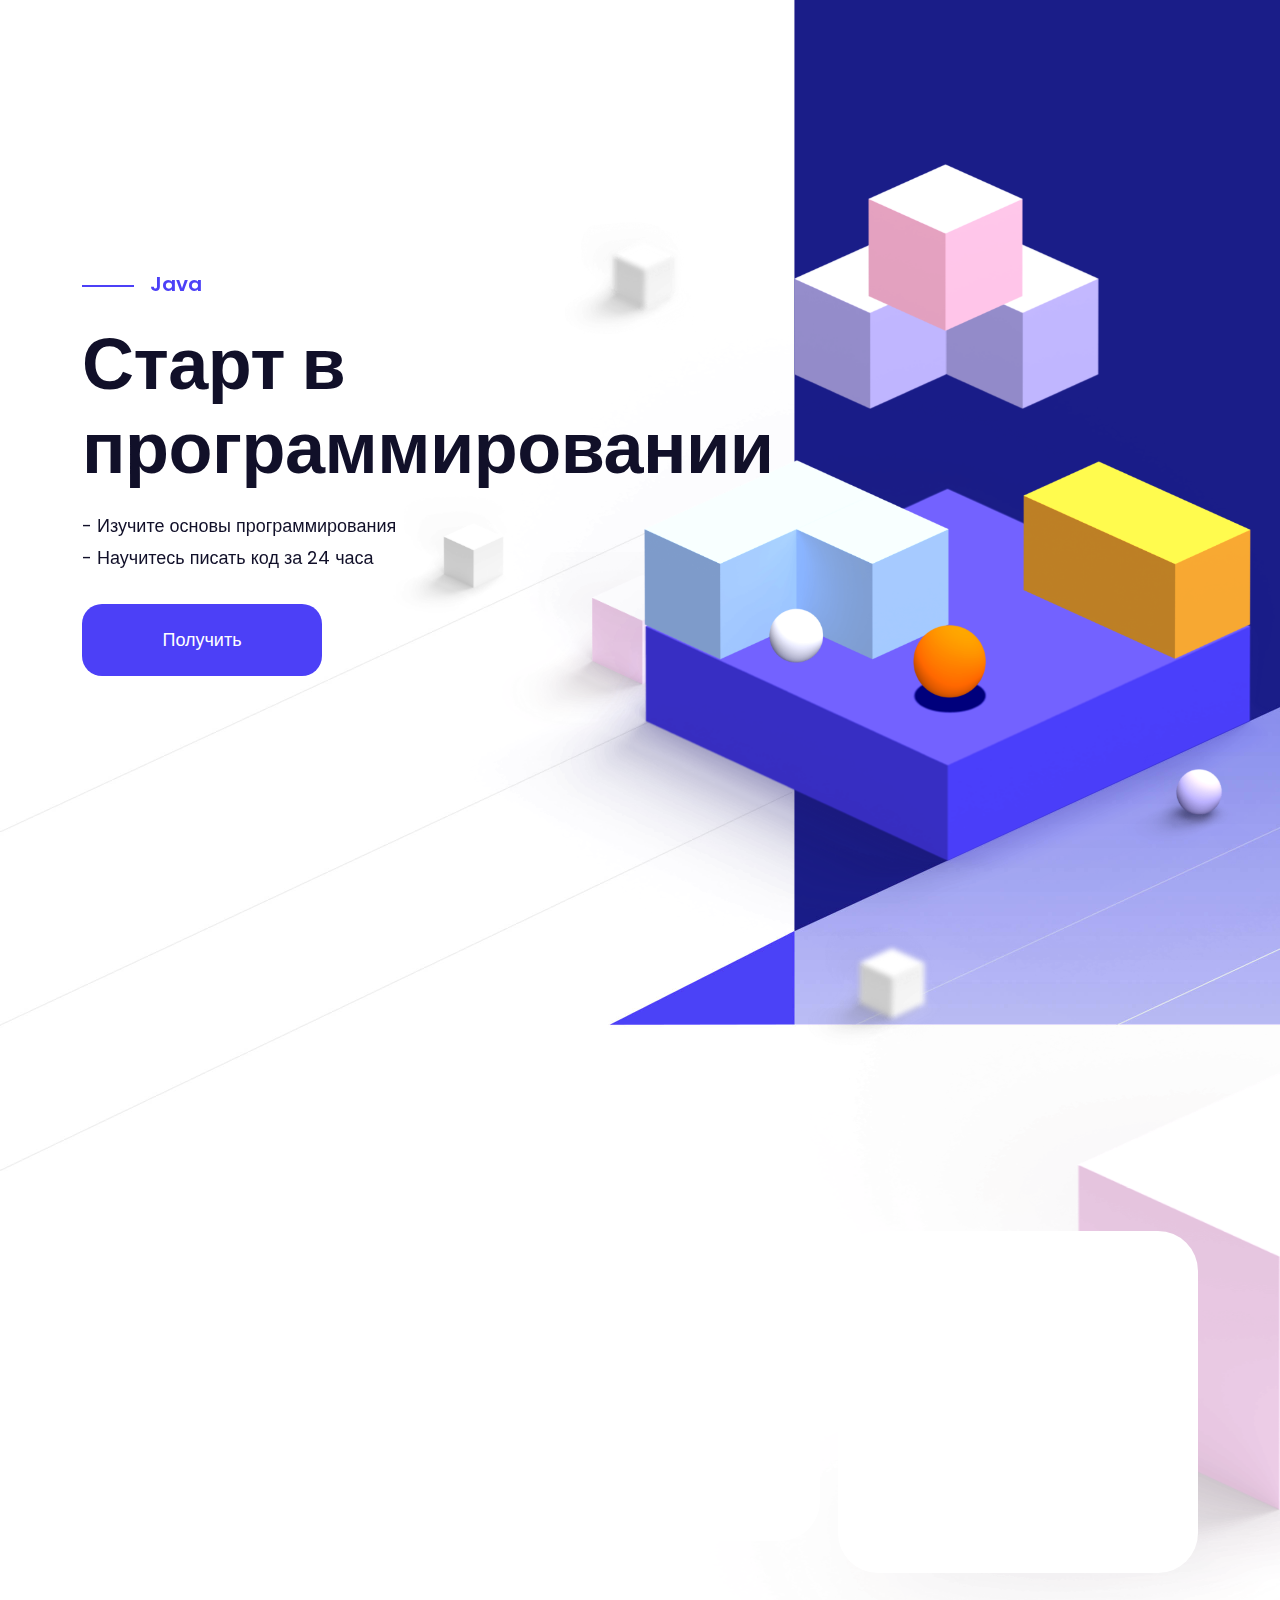
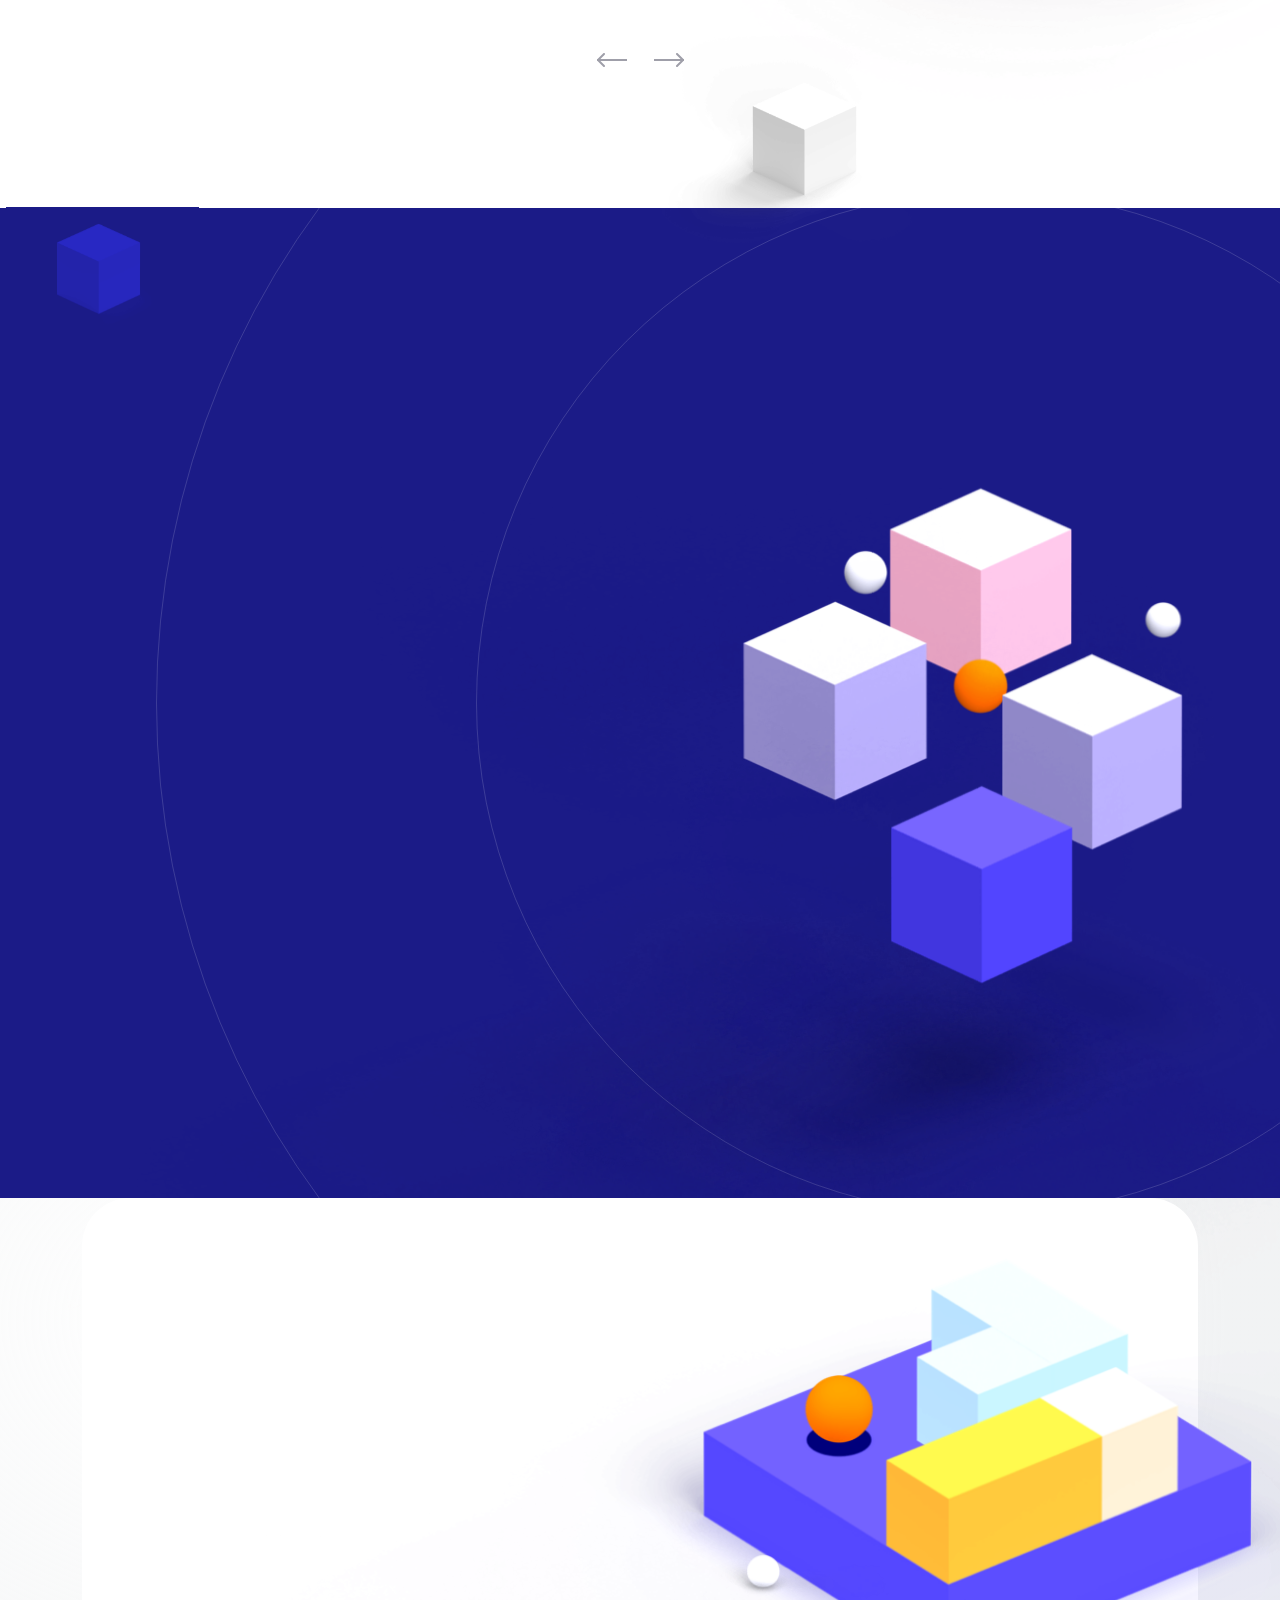
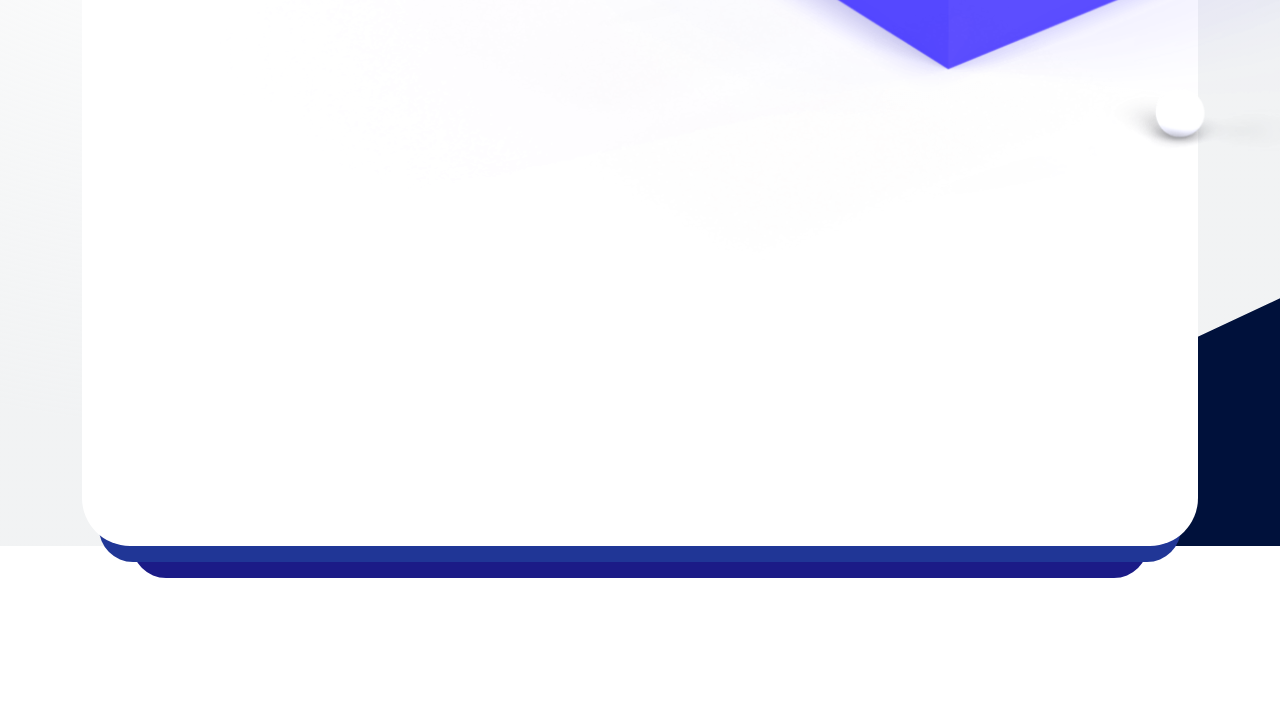
==== commit 08dfc34f: "Add free page and adaptive" ====
--- a/free/index.html
+++ b/free/index.html
@@ -1,32 +1,23 @@
 <!DOCTYPE html>
-<html lang="en">
+<html lang="ru">
   <head>
     <meta charset="utf-8">
-    <title>Template</title>
+    <title>LemoCode</title>
     <meta http-equiv="X-UA-Compatible" content="IE=Edge">
     <meta name="viewport" content="width=device-width, initial-scale=1, maximum-scale=1.0, user-scalable=no">
     <meta name="format-detection" content="telephone=no">
     <link rel="apple-touch-icon" sizes="180x180" href="img/apple-touch-icon.png">
     <link rel="icon" type="image/png" sizes="32x32" href="img/favicon-32x32.png">
     <link rel="icon" type="image/png" sizes="16x16" href="img/favicon-16x16.png">
-    <link rel="manifest" href="img/site.webmanifest">
     <link rel="mask-icon" href="img/safari-pinned-tab.svg" color="#5bbad5">
     <meta name="msapplication-TileColor" content="#da532c">
     <meta name="theme-color" content="#ffffff">
-    <meta name="description" content="Production-ready Portfolio and Case Study Template for Visual Designers">
-    <meta name="twitter:card" content="summary">
-    <meta name="twitter:site" content="@ui8">
-    <meta name="twitter:title" content="Folio Designer">
-    <meta name="twitter:description" content="Production-ready Portfolio and Case Study Template for Visual Designers">
-    <meta name="twitter:creator" content="@ui8">
-    <meta name="twitter:image" content="https://ui8-folio.herokuapp.com/img/twitter-card.jpg">
-    <meta property="og:title" content="Folio Designer">
+    <meta name="description" content="Получите 5 бесплатных уроков от LemoCode">
+    <meta property="og:title" content="LemoCode">
     <meta property="og:type" content="Article">
-    <meta property="og:url" content="https://ui8.net/ui8/products/folio-designer">
-    <meta property="og:image" content="https://ui8-folio.herokuapp.com/img/fb-og-image.jpg">
-    <meta property="og:description" content="Production-ready Portfolio and Case Study Template for Visual Designers">
-    <meta property="og:site_name" content="Folio Designer">
-    <meta property="fb:admins" content="132951670226590">
+    <meta property="og:url" content="https://lemocode.online/free/index.html">
+    <meta property="og:description" content="Получите 5 бесплатных уроков от LemoCode">
+    <meta property="og:site_name" content="LemoCode">
     <link rel="stylesheet" media="all" href="css/app.min.css">
     <script>
       var viewportmeta = document.querySelector('meta[name="viewport"]');
@@ -44,64 +35,30 @@
     <div class="page">
       <div class="main">
         <div class="header js-header" id="header">
-          <div class="header__center center"><a class="header__logo" href="index.html"><img class="header__pic" src="img/logo.svg" alt=""/></a>
-            <div class="header__social header__social_main"><a class="header__link" href="index.html#">
-                <svg xmlns="http://www.w3.org/2000/svg" width="16" height="16" fill="none" viewBox="0 0 16 16">
-                  <path fill-rule="evenodd" d="M8 0C3.6 0 0 3.6 0 8s3.6 8 8 8 8-3.6 8-8-3.6-8-8-8zm2.2 7.4s-.2-.6-.3-.8c1.7-.8 2.8-1.7 3.2-2.2.7.9 1.1 2 1.2 3.2-.8-.2-2.6-.5-4.1-.2zM9.1 5.1C8.3 3.7 7.4 2.5 7 1.8c1.9-.5 3.6.1 4.9 1.3-.4.5-1.2 1.3-2.8 2zm-4-2.6c.4.5 1.2 1.7 2 3.2-2.2.5-4.2.6-5.1.6.4-1.6 1.6-3 3.1-3.8zM8 7.3c.1.2.2.4.3.5-2.8.9-4.6 3.2-5.2 4.1-.8-1.1-1.3-2.4-1.3-3.7.9-.1 3.5-.2 6.2-.9zm1 2.2c.7 2 1.1 3.6 1.2 4.4-2.1.7-4.5.3-5.8-.8.4-.7 1.7-2.5 4.6-3.6zm2.9 3.4c-.2-.8-.5-2.2-1.1-3.9 1.1-.2 2.7 0 3.3.2-.3 1.5-1.1 2.8-2.2 3.7z" fill="#111029"></path>
-                </svg>Dribbble</a><a class="header__link" href="index.html#">
-                <svg xmlns="http://www.w3.org/2000/svg" width="16" height="16" viewBox="0 0 16 16">
-                  <path fill="#9f9fa9" d="M12 0c2.056 0 4 1.944 4 4h0v8c0 2.056-1.944 4-4 4h0-8c-2.056 0-4-1.944-4-4h0V4c0-2.056 1.944-4 4-4h0zm0 2H4c-.935 0-2 1.065-2 2h0v8c0 .953 1.047 2 2 2h8c.935 0 2-1.065 2-2h0V4c0-.935-1.065-2-2-2h0zM8 4c2.206 0 4 1.794 4 4s-1.794 4-4 4-4-1.794-4-4 1.794-4 4-4zm0 2c-1.103 0-2 .897-2 2s.897 2 2 2 2-.897 2-2-.897-2-2-2zm4.145-3.068a.96.96 0 1 1 0 1.92.96.96 0 1 1 0-1.92z"></path>
-                </svg>Instagram</a></div>
-            <button class="header__burger js-header-burger"></button>
+          <div class="header__center center"><a class="header__logo" href="../index.html"><img class="header__pic" src="../img/logo.png" alt=""/></a>
+            <div class="header__social header__social_main"><a class="header__link" href="../index.html">
+                </a><a class="header__link" href="../index.html">
+                </a></div>
+
           </div>
           <div class="header__wrapper js-header-wrapper">
-            <div class="header__preview"><a class="header__logo" href="index.html"><img class="header__pic" src="img/logo-white.svg" alt=""/></a>
+            <div class="header__preview"><a class="header__logo" href="../index.html"><img class="header__pic" src="../img/logo.png" alt=""/></a>
               <div class="header__img"><img class="header__pic" src="img/content/bg-header.png" alt=""/></div>
             </div>
-            <div class="header__center center">
-              <div class="header__contacts"><a class="header__line" href="mailto:hello@ui8.net">
-                  <div class="header__icon">
-                    <svg xmlns="http://www.w3.org/2000/svg" width="18" height="15" fill="none" viewBox="0 0 18 15">
-                      <path fill-rule="evenodd" d="M2.422.267C1.244.267.289 1.222.289 2.4v9.956c0 1.178.955 2.133 2.133 2.133h12.8c1.178 0 2.133-.955 2.133-2.133V2.4c0-1.178-.955-2.133-2.133-2.133h-12.8zM1.711 2.4a.71.71 0 0 1 .711-.711h12.8a.71.71 0 0 1 .711.711v9.956a.71.71 0 0 1-.711.711h-12.8a.71.71 0 0 1-.711-.711V2.4zm2.636.919a.71.71 0 1 0-1.006 1.006l4.978 4.978a.71.71 0 0 0 1.006 0l4.978-4.978a.71.71 0 1 0-1.006-1.006L8.822 7.794 4.347 3.319zm1.422 5.689a.71.71 0 0 1 0 1.006l-1.422 1.422a.71.71 0 1 1-1.006-1.006l1.422-1.422a.71.71 0 0 1 1.006 0zm7.111 0a.71.71 0 1 0-1.006 1.006l1.422 1.422a.71.71 0 1 0 1.006-1.006l-1.422-1.422z" fill="#4c40f7"></path>
-                    </svg>
-                  </div>
-                  <div class="header__text">hello@ui8.net</div></a>
-                <div class="header__line">
-                  <div class="header__icon">
-                    <svg xmlns="http://www.w3.org/2000/svg" width="18" height="18" fill="none" viewBox="0 0 18 18">
-                      <path fill-rule="evenodd" d="M9.273.85a.71.71 0 0 0-.901 0L.55 7.25a.71.71 0 0 0 .901 1.101l7.372-6.032 5.85 4.786a.71.71 0 1 0 .901-1.101L9.273.85zM3.845 9.222a.71.71 0 1 0-1.422 0v7.111a.71.71 0 0 0 .711.711h6.4a.71.71 0 1 0 0-1.422H3.845v-6.4zm9.932 0a2.04 2.04 0 0 0-2.11 2.008c.001.243.112.6.358 1.053.239.44.567.901.908 1.328l.867.996.867-.996c.341-.427.669-.887.908-1.328.246-.453.357-.81.358-1.053a2.04 2.04 0 0 0-2.11-2.008h-.047zm2.868 2.004h.711c0 .599-.245 1.21-.531 1.736-.294.542-.678 1.075-1.047 1.537l-1.018 1.163-.336.344-.096.095-.027.026-.007.007-.003.003-.491-.514-.491.514-.003-.003-.007-.007-.026-.026-.096-.095-.336-.344-1.017-1.163c-.37-.462-.753-.995-1.047-1.537-.286-.526-.531-1.138-.531-1.736v-.01c.012-.931.399-1.817 1.072-2.46.668-.637 1.561-.981 2.483-.957.922-.024 1.816.32 2.483.957.673.643 1.06 1.529 1.072 2.46l-.711.01zm-3.335 4.911c0 0 0 0 .491-.514l.491.514a.71.71 0 0 1-.982 0zm.491-4.07a.71.71 0 1 0 0-1.422.71.71 0 1 0 0 1.422z" fill="#4c40f7"></path>
-                    </svg>
-                  </div>
-                  <div class="header__text"> 
-                    <p>4074 Ebert Summit Suite 375</p>
-                    <p>Lake Leonardchester</p>
-                  </div>
-                </div><a class="header__line" href="tel:+441236547890">
-                  <div class="header__icon">
-                    <svg xmlns="http://www.w3.org/2000/svg" width="17" height="18" fill="none" viewBox="0 0 17 18">
-                      <path fill-rule="evenodd" d="M6.689 2.978a.71.71 0 0 1 .711-.711h7.111a.71.71 0 0 1 .711.711v4.267a.71.71 0 0 1-.711.711H8.822a.71.71 0 0 0-.318.075l-1.815.908V2.978zM7.4.844c-1.178 0-2.133.955-2.133 2.133v7.111a.71.71 0 0 0 1.029.636L8.99 9.378h5.521c1.178 0 2.133-.955 2.133-2.133V2.978c0-1.178-.955-2.133-2.133-2.133H7.4zM2.422 2.267C1.244 2.267.289 3.222.289 4.4v11.378c0 1.178.955 2.133 2.133 2.133h7.822c1.178 0 2.133-.955 2.133-2.133V10.8a.71.71 0 1 0-1.422 0v4.978a.71.71 0 0 1-.711.711H2.422a.71.71 0 0 1-.711-.711V4.4a.71.71 0 0 1 .711-.711h1.422a.71.71 0 1 0 0-1.422H2.422z" fill="#4c40f7"></path>
-                    </svg>
-                  </div>
-                  <div class="header__text">+44 123 654 7890 </div></a>
-              </div>
-              <nav class="header__nav"><a class="header__item" href="index.html#"><span>About</span></a><a class="header__item" href="index.html#"><span>Work</span></a><a class="header__item" href="index.html#"><span>Services</span></a><a class="header__item" href="index.html#"><span>Contact</span></a></nav>
-              <div class="header__social header__social_inner"><a class="header__link" href="index.html#">
-                  <svg xmlns="http://www.w3.org/2000/svg" width="16" height="16" fill="none" viewBox="0 0 16 16">
-                    <path fill-rule="evenodd" d="M8 0C3.6 0 0 3.6 0 8s3.6 8 8 8 8-3.6 8-8-3.6-8-8-8zm2.2 7.4s-.2-.6-.3-.8c1.7-.8 2.8-1.7 3.2-2.2.7.9 1.1 2 1.2 3.2-.8-.2-2.6-.5-4.1-.2zM9.1 5.1C8.3 3.7 7.4 2.5 7 1.8c1.9-.5 3.6.1 4.9 1.3-.4.5-1.2 1.3-2.8 2zm-4-2.6c.4.5 1.2 1.7 2 3.2-2.2.5-4.2.6-5.1.6.4-1.6 1.6-3 3.1-3.8zM8 7.3c.1.2.2.4.3.5-2.8.9-4.6 3.2-5.2 4.1-.8-1.1-1.3-2.4-1.3-3.7.9-.1 3.5-.2 6.2-.9zm1 2.2c.7 2 1.1 3.6 1.2 4.4-2.1.7-4.5.3-5.8-.8.4-.7 1.7-2.5 4.6-3.6zm2.9 3.4c-.2-.8-.5-2.2-1.1-3.9 1.1-.2 2.7 0 3.3.2-.3 1.5-1.1 2.8-2.2 3.7z" fill="#111029"></path>
-                  </svg>Dribbble</a><a class="header__link" href="index.html#">
-                  <svg xmlns="http://www.w3.org/2000/svg" width="16" height="16" viewBox="0 0 16 16">
-                    <path fill="#9f9fa9" d="M12 0c2.056 0 4 1.944 4 4h0v8c0 2.056-1.944 4-4 4h0-8c-2.056 0-4-1.944-4-4h0V4c0-2.056 1.944-4 4-4h0zm0 2H4c-.935 0-2 1.065-2 2h0v8c0 .953 1.047 2 2 2h8c.935 0 2-1.065 2-2h0V4c0-.935-1.065-2-2-2h0zM8 4c2.206 0 4 1.794 4 4s-1.794 4-4 4-4-1.794-4-4 1.794-4 4-4zm0 2c-1.103 0-2 .897-2 2s.897 2 2 2 2-.897 2-2-.897-2-2-2zm4.145-3.068a.96.96 0 1 1 0 1.92.96.96 0 1 1 0-1.92z"></path>
-                  </svg>Instagram</a></div>
-            </div>
+
           </div>
         </div>
         <div class="main__bg"><img class="main__pic" src="img/content/bg-main.jpg" alt=""></div>
         <div class="main__center center">
           <div class="main__wrap">
-            <div class="main__stage stage" data-aos="transform">Jack Gross</div>
-            <h1 class="main__title title h1"><span data-aos="transform" data-aos-delay="150">Hello, my</span><span data-aos="transform" data-aos-delay="300">name's Jack.</span><span data-aos="transform" data-aos-delay="450">I'm a Visual</span><span data-aos="transform" data-aos-delay="600">Designer.</span></h1><a class="scroll js-scroll" href="index.html#details" data-aos="transform">
-              <div class="scroll__icon"><img class="scroll__pic" src="img/scroll.svg" alt=""></div>
-              <div class="scroll__text">Scroll down</div></a>
+            <div class="main__stage stage" data-aos="transform">Java</div>
+            <h1 class="main__title title h1"><span data-aos="transform" data-aos-delay="150">Старт в программировании</span></h1>
+            <p data-aos="transform" data-aos-delay="150">- Изучите основы программирования <br>
+              - Научитесь писать код за 24 часа</p>
+            <div class="main__control" style="margin-top: 30px;" data-aos="animation-scale-y" data-aos-delay="550"><a class="main__btn btn btn_purple" href="#contact_us">Получить</a><a class="main__link" href="index.html#">
+
+            </a></div>
+
           </div>
         </div>
         <div class="main__view" data-aos>
@@ -121,73 +78,45 @@
       </div>
       <div class="details" id="details">
         <div class="details__center center">
-          <div class="details__head" data-aos="animation-scale-y">
-            <div class="details__stage stage">What I Do</div>
-            <h3 class="details__info h3">I enjoy creating delightful, <br>human-centered digital experiences.</h3>
-          </div>
-          <h2 class="details__title" data-aos="animation-scale-y">Think. Make. <br>Solve. </h2>
-          <div class="details__btn" data-aos="animation-translate-y">
-            <button class="btn btn_purple"><span class="btn__text">Contact Me</span>
-              <svg xmlns="http://www.w3.org/2000/svg" width="22" height="16" fill="none" viewBox="0 0 22 16">
-                <path fill-rule="evenodd" d="M14.707.293a1 1 0 0 0-1.414 0 1 1 0 0 0 0 1.414L18.586 7H1a1 1 0 1 0 0 2h17.586l-5.293 5.293a1 1 0 0 0 1.414 1.414l7-7c.183-.183.28-.419.292-.659L22 8m-.076-.383c-.049-.118-.121-.228-.217-.324l-7-7m7.217 7.324c.048.115.075.241.076.374z" fill="#fff"></path>
-              </svg>
-            </button>
-          </div>
+          <h2 class="details__title" data-aos="animation-scale-y">Получите 5 уроков </h2>
           <div class="details__container">
             <div class="details__slider owl-carousel js-slider-details">
               <div class="details__item">
-                <div class="details__preview details__preview_cursor" data-aos="animation-scale">
-                  <div class="details__img"><img class="details__pic" src="img/content/cursor.png" alt=""></div>
-                </div>
-                <h5 class="details__category h5" data-aos="animation-scale-y">User Interface</h5>
-                <div class="details__text" data-aos="animation-scale-y">We have got quite a few already made templates for better project management that you can use now.</div>
+
+                <h5 class="details__category h5" data-aos="animation-scale-y">1</h5>
+                <div class="details__text" data-aos="animation-scale-y">Ввод в сферу IT, узнаете с чего начать</div>
                 <div class="details__btn" data-aos="animation-scale-y">
-                  <button class="btn btn_dark">Find out more </button>
-                </div>
-              </div>
-              <div class="details__item">
-                <div class="details__preview details__preview_hand" data-aos="animation-scale" data-aos-delay="150">
-                  <div class="details__img"><img class="details__pic" src="img/content/hand.png" alt=""></div>
-                </div>
-                <h5 class="details__category h5" data-aos="animation-scale-y" data-aos-delay="150">User Experience</h5>
-                <div class="details__text" data-aos="animation-scale-y" data-aos-delay="150">We have got quite a few already made templates for better project management that you can use now.</div>
+                  <a href="#contact_us"><button class="btn btn_dark">Подробнее</button></a>
+                </div>
+              </div>
+              <div class="details__item">
+
+                <h5 class="details__category h5" data-aos="animation-scale-y" data-aos-delay="150">2</h5>
+                <div class="details__text" data-aos="animation-scale-y" data-aos-delay="150">Умение писать простой код</div>
                 <div class="details__btn" data-aos="animation-scale-y" data-aos-delay="150">
-                  <button class="btn btn_dark">Find out more </button>
-                </div>
-              </div>
-              <div class="details__item">
-                <div class="details__preview details__preview_color" data-aos="animation-scale" data-aos-delay="300">
-                  <div class="details__img"><img class="details__pic" src="img/content/color-picker.png" alt=""></div>
-                </div>
-                <h5 class="details__category h5" data-aos="animation-scale-y" data-aos-delay="300">UI Design Kit</h5>
-                <div class="details__text" data-aos="animation-scale-y" data-aos-delay="300">We have got quite a few already made templates for better project management that you can use now.</div>
+                  <a href="#contact_us"><button class="btn btn_dark">Подробнее</button></a>
+                </div>
+              </div>
+              <div class="details__item">
+
+                <h5 class="details__category h5" data-aos="animation-scale-y" data-aos-delay="300">3</h5>
+                <div class="details__text" data-aos="animation-scale-y" data-aos-delay="300">Понимание языков программирования</div>
                 <div class="details__btn" data-aos="animation-scale-y" data-aos-delay="300">
-                  <button class="btn btn_dark">Find out more </button>
-                </div>
-              </div>
-              <div class="details__item">
-                <div class="details__preview details__preview_cursor">
-                  <div class="details__img"><img class="details__pic" src="img/content/cursor.png" alt=""></div>
-                </div>
-                <h5 class="details__category h5">User Interface</h5>
-                <div class="details__text">We have got quite a few already made templates for better project management that you can use now.</div>
-                <button class="details__btn btn btn_dark">Find out more </button>
-              </div>
-              <div class="details__item">
-                <div class="details__preview details__preview_hand">
-                  <div class="details__img"><img class="details__pic" src="img/content/hand.png" alt=""></div>
-                </div>
-                <h5 class="details__category h5">User Experience</h5>
-                <div class="details__text">We have got quite a few already made templates for better project management that you can use now.</div>
-                <button class="details__btn btn btn_dark">Find out more</button>
-              </div>
-              <div class="details__item">
-                <div class="details__preview details__preview_color">
-                  <div class="details__img"><img class="details__pic" src="img/content/color-picker.png" alt=""></div>
-                </div>
-                <h5 class="details__category h5">UI Design Kit</h5>
-                <div class="details__text">We have got quite a few already made templates for better project management that you can use now.</div>
-                <button class="details__btn btn btn_dark">Find out more</button>
+                  <a href="#contact_us"><button class="btn btn_dark">Подробнее</button></a>
+                </div>
+              </div>
+              <div class="details__item">
+
+                <h5 class="details__category h5">4 </h5>
+                <div class="details__text">Сможете понять подходит ли вам эта сфера</div>
+                <a href="#contact_us"><button class="btn btn_dark">Подробнее</button></a>
+              </div>
+
+              <div class="details__item">
+
+                <h5 class="details__category h5">5</h5>
+                <div class="details__text">Получите пошаговый план развития в сфере IT</div>
+                <a href="#contact_us"><button class="btn btn_dark">Подробнее</button></a>
               </div>
             </div>
           </div>
@@ -196,17 +125,20 @@
           <div class="details__figure"><img class="details__pic js-parallax" data-scale="2" data-orientation="down" src="img/content/figure-1.png" alt=""></div>
           <div class="details__figure"><img class="details__pic js-parallax" data-scale="2" data-orientation="up" src="img/content/figure-2.png" alt=""></div>
           <div class="details__figure"><img class="details__pic js-parallax" data-scale="1.2" data-orientation="up" src="img/content/figure-3.png" alt=""></div>
-        </div><a class="details__contact" href="index.html#">Contact me</a>
+        </div>
       </div>
       <div class="work">
         <div class="work__circles"></div>
         <div class="work__center center">
           <div class="work__wrap">
-            <div class="work__stage stage stage_pink" data-aos="animation-scale-y">Who I Work With</div>
-            <h2 class="work__title title h1" data-aos="animation-scale-y" data-aos-delay="150">Art Direction for Global Leading Brands.</h2>
-            <div class="work__text" data-aos="animation-scale-y" data-aos-delay="300">I research and create breakthrough - delightful ideas, leading visual designers.</div><a class="scroll js-scroll" data-aos="animation-scale-y" href="index.html#cases">
-              <div class="scroll__icon"><img class="scroll__pic" src="img/scroll.svg" alt=""></div>
-              <div class="scroll__text">Scroll down</div></a>
+            <h2 class="work__title title h1" data-aos="animation-scale-y" data-aos-delay="150">Учитесь из любой точки, в любое время</h2>
+            <div class="work__text" data-aos="animation-scale-y" data-aos-delay="300">
+              Развивайте профессиональные навыки в онлайн формате. Навыки написания кода, опыт общения с практикующими разработчиками <br>
+              <br>
+              1. Изучите язык программирования Java <br>
+              2. Задавайте вопросы в чате разработчиков <br>
+              3. 60 минут бесплатного обучения <br>
+            </div>
           </div>
         </div>
         <div class="work__preview"><img class="work__pic js-parallax" data-scale="2" data-orientation="down" src="img/content/work-cube.png" alt=""></div>
@@ -221,123 +153,13 @@
         </div>
       </div>
       <div class="wrapper wrapper_gradient">
-        <div class="cases cases_main" id="cases">
-          <div class="cases__center center">
-            <div class="cases__stage stage" data-aos="animation-scale-y">Portfolio</div>
-            <h2 class="cases__title h1" data-aos="animation-scale-y" data-aos-delay="150">Look at My <br>Products.</h2>
-            <div class="cases__nav" data-aos="animation-scale-y" data-aos-delay="300"><a class="cases__link active" href="index.html#">Website</a><a class="cases__link" href="index.html#">Illustration</a><a class="cases__link" href="index.html#">Mobile</a></div>
-            <div class="cases__list js-owl" data-items-mobile-portrait="1" data-items-mobile-album="1" data-autoheight><a class="cases__item" data-aos="animation-translate-y" data-aos-delay="" href="case.html">
-                              <div class="cases__preview"><img class="cases__pic" src="img/content/cases-pic-1.jpg" alt="">
-                                <div class="cases__box">Case <br>Study</div>
-                              </div>
-                              <div class="cases__body">
-                                <h4 class="cases__info h4">Collab Landing Page</h4>
-                                <div class="cases__text">UI Kit, Coded Template</div>
-                              </div></a><a class="cases__item" data-aos="animation-translate-y" data-aos-delay="200" href="case.html">
-                              <div class="cases__preview"><img class="cases__pic" src="img/content/cases-pic-2.jpg" alt="">
-                                <div class="cases__box">Case <br>Study</div>
-                              </div>
-                              <div class="cases__body">
-                                <h4 class="cases__info h4">Collab Landing Page</h4>
-                                <div class="cases__text">UI Kit, Coded Template</div>
-                              </div></a><a class="cases__item" data-aos="animation-translate-y" data-aos-delay="" href="case.html">
-                              <div class="cases__preview"><img class="cases__pic" src="img/content/cases-pic-3.jpg" alt="">
-                                <div class="cases__box">Case <br>Study</div>
-                              </div>
-                              <div class="cases__body">
-                                <h4 class="cases__info h4">Collab Landing Page</h4>
-                                <div class="cases__text">UI Kit, Coded Template</div>
-                              </div></a><a class="cases__item" data-aos="animation-translate-y" data-aos-delay="200" href="case.html">
-                              <div class="cases__preview"><img class="cases__pic" src="img/content/cases-pic-4.jpg" alt="">
-                                <div class="cases__box">Case <br>Study</div>
-                              </div>
-                              <div class="cases__body">
-                                <h4 class="cases__info h4">Collab Landing Page</h4>
-                                <div class="cases__text">UI Kit, Coded Template</div>
-                              </div></a><a class="cases__item" data-aos="animation-translate-y" data-aos-delay="" href="case.html">
-                              <div class="cases__preview"><img class="cases__pic" src="img/content/cases-pic-5.jpg" alt="">
-                                <div class="cases__box">Case <br>Study</div>
-                              </div>
-                              <div class="cases__body">
-                                <h4 class="cases__info h4">Collab Landing Page</h4>
-                                <div class="cases__text">UI Kit, Coded Template</div>
-                              </div></a><a class="cases__item" data-aos="animation-translate-y" data-aos-delay="200" href="case.html">
-                              <div class="cases__preview"><img class="cases__pic" src="img/content/cases-pic-6.jpg" alt="">
-                                <div class="cases__box">Case <br>Study</div>
-                              </div>
-                              <div class="cases__body">
-                                <h4 class="cases__info h4">Collab Landing Page</h4>
-                                <div class="cases__text">UI Kit, Coded Template</div>
-                              </div></a>
-            </div>
-          </div>
-          <div class="cases__figures">
-            <div class="cases__figure"><img class="cases__pic js-parallax" data-scale="2" data-orientation="down" src="img/content/figure-2.png" alt=""></div>
-            <div class="cases__figure"><img class="cases__pic js-parallax" data-scale="1.8" data-orientation="down" src="img/content/figure-3.png" alt=""></div>
-          </div>
-        </div>
-        <div class="review">
-          <div class="review__center center">
-            <div class="review__stage stage" data-aos="animation-scale-y">What People Say</div>
-            <h2 class="review__title title h1" data-aos="animation-scale-y" data-aos-delay="200">Trusted by <br>Clients.</h2>
-            <div class="review__container" data-aos="animation-translate-y" data-aos-delay="400">
-              <div class="review__slider owl-carousel js-slider-review">
-                <div class="review__item">
-                  <div class="review__text">“ Folio Designer is a clean and creative landing page that matches with any freelancer or designer, you can easily to build the page in Sketch or Figma.”</div>
-                  <div class="review__author">
-                    <div class="review__ava"><img class="review__pic" src="img/content/ava-1.jpg" alt=""></div>
-                    <div class="review__details">
-                      <div class="review__man h5">Dash</div>
-                      <div class="review__company">UI8</div>
-                    </div>
-                  </div>
-                </div>
-                <div class="review__item">
-                  <div class="review__text">“ Folio Designer is a clean and creative landing page that matches with any freelancer or designer, you can easily to build the page in Sketch or Figma.”</div>
-                  <div class="review__author">
-                    <div class="review__ava"><img class="review__pic" src="img/content/ava-1.jpg" alt=""></div>
-                    <div class="review__details">
-                      <div class="review__man h5">Dash</div>
-                      <div class="review__company">UI8</div>
-                    </div>
-                  </div>
-                </div>
-                <div class="review__item">
-                  <div class="review__text">“ Folio Designer is a clean and creative landing page that matches with any freelancer or designer, you can easily to build the page in Sketch or Figma.”</div>
-                  <div class="review__author">
-                    <div class="review__ava"><img class="review__pic" src="img/content/ava-1.jpg" alt=""></div>
-                    <div class="review__details">
-                      <div class="review__man h5">Dash</div>
-                      <div class="review__company">UI8</div>
-                    </div>
-                  </div>
-                </div>
-                <div class="review__item">
-                  <div class="review__text">“ Folio Designer is a clean and creative landing page that matches with any freelancer or designer, you can easily to build the page in Sketch or Figma.”</div>
-                  <div class="review__author">
-                    <div class="review__ava"><img class="review__pic" src="img/content/ava-1.jpg" alt=""></div>
-                    <div class="review__details">
-                      <div class="review__man h5">Dash</div>
-                      <div class="review__company">UI8</div>
-                    </div>
-                  </div>
-                </div>
-              </div>
-            </div>
-          </div>
-          <div class="review__bg">
-            <div class="review__preview"><img class="review__pic js-parallax" data-scale="1.5" data-orientation="down" src="img/content/review-cube.png" alt=""></div>
-            <div class="review__preview"><img class="review__pic" src="img/content/review-cube.png" alt=""></div>
-          </div>
-        </div>
         <div class="wrapper wrapper_dark">
-          <div class="contacts">
+          <div class="contacts" id ="contact_us">
             <div class="contacts__center center">
               <div class="contacts__container">
                 <div class="contacts__wrap">
-                  <div class="contacts__stage stage" data-aos="animation-scale-y">Say hello 👋</div>
-                  <h2 class="contacts__title h1" data-aos="animation-scale-y" data-aos-delay="200">Let’s Work <br>Together.</h2>
-                  <div class="contacts__info" data-aos="animation-scale-y" data-aos-delay="400">I’d love to meet up with you to discuss your venture, and potential collaborations.</div>
+                  <h2 class="contacts__title h1" data-aos="animation-scale-y" data-aos-delay="200">Подробнее</h2>
+                  <div class="contacts__info" data-aos="animation-scale-y" data-aos-delay="400">Узнайте все о мире программирования за 30 минут.</div>
                 </div>
                 <div class="contacts__row">
                   <div class="contacts__details" data-aos="animation-translate-y"><a class="contacts__line" href="mailto:hello@ui8.net">
@@ -346,29 +168,16 @@
                           <path fill-rule="evenodd" d="M2.422.267C1.244.267.289 1.222.289 2.4v9.956c0 1.178.955 2.133 2.133 2.133h12.8c1.178 0 2.133-.955 2.133-2.133V2.4c0-1.178-.955-2.133-2.133-2.133h-12.8zM1.711 2.4a.71.71 0 0 1 .711-.711h12.8a.71.71 0 0 1 .711.711v9.956a.71.71 0 0 1-.711.711h-12.8a.71.71 0 0 1-.711-.711V2.4zm2.636.919a.71.71 0 1 0-1.006 1.006l4.978 4.978a.71.71 0 0 0 1.006 0l4.978-4.978a.71.71 0 1 0-1.006-1.006L8.822 7.794 4.347 3.319zm1.422 5.689a.71.71 0 0 1 0 1.006l-1.422 1.422a.71.71 0 1 1-1.006-1.006l1.422-1.422a.71.71 0 0 1 1.006 0zm7.111 0a.71.71 0 1 0-1.006 1.006l1.422 1.422a.71.71 0 1 0 1.006-1.006l-1.422-1.422z" fill="#4c40f7"></path>
                         </svg>
                       </div>
-                      <div class="contacts__text">hello@ui8.net</div></a>
-                    <div class="contacts__line">
-                      <div class="contacts__icon">
-                        <svg xmlns="http://www.w3.org/2000/svg" width="18" height="18" fill="none" viewBox="0 0 18 18">
-                          <path fill-rule="evenodd" d="M9.273.85a.71.71 0 0 0-.901 0L.55 7.25a.71.71 0 0 0 .901 1.101l7.372-6.032 5.85 4.786a.71.71 0 1 0 .901-1.101L9.273.85zM3.845 9.222a.71.71 0 1 0-1.422 0v7.111a.71.71 0 0 0 .711.711h6.4a.71.71 0 1 0 0-1.422H3.845v-6.4zm9.932 0a2.04 2.04 0 0 0-2.11 2.008c.001.243.112.6.358 1.053.239.44.567.901.908 1.328l.867.996.867-.996c.341-.427.669-.887.908-1.328.246-.453.357-.81.358-1.053a2.04 2.04 0 0 0-2.11-2.008h-.047zm2.868 2.004h.711c0 .599-.245 1.21-.531 1.736-.294.542-.678 1.075-1.047 1.537l-1.018 1.163-.336.344-.096.095-.027.026-.007.007-.003.003-.491-.514-.491.514-.003-.003-.007-.007-.026-.026-.096-.095-.336-.344-1.017-1.163c-.37-.462-.753-.995-1.047-1.537-.286-.526-.531-1.138-.531-1.736v-.01c.012-.931.399-1.817 1.072-2.46.668-.637 1.561-.981 2.483-.957.922-.024 1.816.32 2.483.957.673.643 1.06 1.529 1.072 2.46l-.711.01zm-3.335 4.911c0 0 0 0 .491-.514l.491.514a.71.71 0 0 1-.982 0zm.491-4.07a.71.71 0 1 0 0-1.422.71.71 0 1 0 0 1.422z" fill="#4c40f7"></path>
-                        </svg>
-                      </div>
-                      <div class="contacts__text"> 
-                        <p>4074 Ebert Summit Suite 375</p>
-                        <p>Lake Leonardchester</p>
-                      </div>
-                    </div><a class="contacts__line" href="tel:+441236547890">
-                      <div class="contacts__icon">
-                        <svg xmlns="http://www.w3.org/2000/svg" width="17" height="18" fill="none" viewBox="0 0 17 18">
-                          <path fill-rule="evenodd" d="M6.689 2.978a.71.71 0 0 1 .711-.711h7.111a.71.71 0 0 1 .711.711v4.267a.71.71 0 0 1-.711.711H8.822a.71.71 0 0 0-.318.075l-1.815.908V2.978zM7.4.844c-1.178 0-2.133.955-2.133 2.133v7.111a.71.71 0 0 0 1.029.636L8.99 9.378h5.521c1.178 0 2.133-.955 2.133-2.133V2.978c0-1.178-.955-2.133-2.133-2.133H7.4zM2.422 2.267C1.244 2.267.289 3.222.289 4.4v11.378c0 1.178.955 2.133 2.133 2.133h7.822c1.178 0 2.133-.955 2.133-2.133V10.8a.71.71 0 1 0-1.422 0v4.978a.71.71 0 0 1-.711.711H2.422a.71.71 0 0 1-.711-.711V4.4a.71.71 0 0 1 .711-.711h1.422a.71.71 0 1 0 0-1.422H2.422z" fill="#4c40f7"></path>
-                        </svg>
-                      </div>
-                      <div class="contacts__text">+44 123 654 7890</div></a>
+                      <div class="contacts__text">lemocode@yandex.kz</div></a>
+
                   </div>
-                  <form class="contacts__form" data-aos="animation-translate-y" data-aos-delay="200">
+                  <form class="contacts__form" data-aos="animation-translate-y" data-aos-delay="200"
+                        action="https://formspree.io/f/myyqlwkr"
+                        method="POST"
+                  >
                     <div class="contacts__field field">
                       <div class="field__wrap">
-                        <input class="field__input" type="text" name="name" placeholder="Name"/>
+                        <input class="field__input" type="text" name="name_from_free" placeholder="Имя"/>
                         <div class="field__icon">
                           <svg xmlns="http://www.w3.org/2000/svg" width="17" height="18" fill="none" viewBox="0 0 17 18">
                             <path fill-rule="evenodd" d="M8.5.875a4.5 4.5 0 0 0-4.5 4.5v2a4.5 4.5 0 1 0 9 0v-2a4.5 4.5 0 0 0-4.5-4.5zM6 5.375a2.5 2.5 0 1 1 5 0v2a2.5 2.5 0 1 1-5 0v-2zM3.547 12.25a1 1 0 0 0-.969-1.75A5 5 0 0 0 0 14.875v2a1 1 0 0 0 1 1h15a1 1 0 0 0 1-1v-2a5 5 0 0 0-2.578-4.375 1 1 0 1 0-.969 1.75A3 3 0 0 1 15 14.875v1H2v-1a3 3 0 0 1 1.547-2.625z" fill="#111029"></path>
@@ -378,7 +187,7 @@
                     </div>
                     <div class="contacts__field field">
                       <div class="field__wrap">
-                        <input class="field__input" type="email" name="email" placeholder="Email"/>
+                        <input class="field__input" type="email" name="email_from_free" placeholder="Email"/>
                         <div class="field__icon">
                           <svg xmlns="http://www.w3.org/2000/svg" width="17" height="17" fill="none" viewBox="0 0 17 17">
                             <path fill-rule="evenodd" d="M16.707.668a1 1 0 0 1 .238 1.033l-5 14.5a1 1 0 0 1-1.853.093l-3-6.5a1 1 0 0 1 .201-1.126l3-3a1 1 0 0 1 1.414 1.414L9.2 9.589l1.665 3.608 3.52-10.208-10.207 3.52 2.223 1.026a1 1 0 1 1-.838 1.816L1.081 7.283a1 1 0 0 1 .093-1.853l14.5-5a1 1 0 0 1 1.033.238z" fill="#4c40f7"></path>
@@ -388,58 +197,23 @@
                     </div>
                     <div class="contacts__field field">
                       <div class="field__wrap">
-                        <select class="field__select" name="question">
-                          <option>What are you working on?</option>
-                          <option>What are you working on? 2</option>
-                        </select>
+                        <input class="field__input" type="number" name="nubmer_from_free" placeholder="+7 747 747 7474"/>
                         <div class="field__icon">
-                          <svg xmlns="http://www.w3.org/2000/svg" width="12" height="18" fill="none" viewBox="0 0 12 18">
-                            <path fill-rule="evenodd" d="M6.664 1.128a1 1 0 0 0-1.329 0l-4.5 4a1 1 0 0 0 1.329 1.495L6 3.213l3.836 3.409a1 1 0 1 0 1.329-1.495l-4.5-4zm-4.5 11a1 1 0 1 0-1.329 1.495l4.5 4a1 1 0 0 0 1.329 0l4.5-4a1 1 0 0 0-1.329-1.495L6 15.537l-3.836-3.41z" fill="#111029"></path>
+                          <svg xmlns="http://www.w3.org/2000/svg" width="17" height="17" fill="none" viewBox="0 0 17 17">
+                            <path fill-rule="evenodd" d="M16.707.668a1 1 0 0 1 .238 1.033l-5 14.5a1 1 0 0 1-1.853.093l-3-6.5a1 1 0 0 1 .201-1.126l3-3a1 1 0 0 1 1.414 1.414L9.2 9.589l1.665 3.608 3.52-10.208-10.207 3.52 2.223 1.026a1 1 0 1 1-.838 1.816L1.081 7.283a1 1 0 0 1 .093-1.853l14.5-5a1 1 0 0 1 1.033.238z" fill="#4c40f7"></path>
                           </svg>
                         </div>
                       </div>
                     </div>
-                    <div class="contacts__field field field_textarea">
-                      <div class="field__wrap">
-                        <textarea class="field__textarea" name="message" placeholder="Message"></textarea>
-                        <div class="field__icon">
-                          <svg xmlns="http://www.w3.org/2000/svg" width="18" height="18" fill="none" viewBox="0 0 18 18">
-                            <path fill-rule="evenodd" d="M.5 2.875a2 2 0 0 1 2-2h13a2 2 0 0 1 2 2v10a2 2 0 0 1-2 2h-3.532l-2.2 2.64a1 1 0 0 1-1.536 0l-2.2-2.64H2.5a2 2 0 0 1-2-2v-10zm15 0h-13v10h4a1 1 0 0 1 .768.36L9 15.313l1.732-2.078a1 1 0 0 1 .768-.36h4v-10zm-12 3a1 1 0 0 1 1-1h9a1 1 0 1 1 0 2h-9a1 1 0 0 1-1-1zm1 3a1 1 0 1 0 0 2h9a1 1 0 1 0 0-2h-9z" fill="#111029"></path>
-                          </svg>
-                        </div>
-                      </div>
-                    </div>
+
                     <div class="contacts__btn">
-                      <button class="btn btn_purple"><span class="btn__text">Let’s Talk</span>
+                      <button class="btn btn_purple"><span class="btn__text">Отправить</span>
                         <svg xmlns="http://www.w3.org/2000/svg" width="22" height="16" fill="none" viewBox="0 0 22 16">
                           <path fill-rule="evenodd" d="M14.707.293a1 1 0 0 0-1.414 0 1 1 0 0 0 0 1.414L18.586 7H1a1 1 0 1 0 0 2h17.586l-5.293 5.293a1 1 0 0 0 1.414 1.414l7-7c.183-.183.28-.419.292-.659L22 8m-.076-.383c-.049-.118-.121-.228-.217-.324l-7-7m7.217 7.324c.048.115.075.241.076.374z" fill="#fff"></path>
                         </svg>
                       </button>
                     </div>
                   </form>
-                </div>
-                <div class="contacts__category h5">Let’s connect</div>
-                <div class="contacts__social">
-                  <div class="contacts__box" data-aos="animation-translate-y"><a class="contacts__link" href="index.html#">
-                      <svg xmlns="http://www.w3.org/2000/svg" width="16" height="16" viewBox="0 0 16 16">
-                        <path fill="#9f9fa9" d="M12 0c2.056 0 4 1.944 4 4h0v8c0 2.056-1.944 4-4 4h0-8c-2.056 0-4-1.944-4-4h0V4c0-2.056 1.944-4 4-4h0zm0 2H4c-.935 0-2 1.065-2 2h0v8c0 .953 1.047 2 2 2h8c.935 0 2-1.065 2-2h0V4c0-.935-1.065-2-2-2h0zM8 4c2.206 0 4 1.794 4 4s-1.794 4-4 4-4-1.794-4-4 1.794-4 4-4zm0 2c-1.103 0-2 .897-2 2s.897 2 2 2 2-.897 2-2-.897-2-2-2zm4.145-3.068a.96.96 0 1 1 0 1.92.96.96 0 1 1 0-1.92z"></path>
-                      </svg>
-                      <div class="contacts__text">Instagram</div></a></div>
-                  <div class="contacts__box" data-aos="animation-translate-y" data-aos-delay="150"><a class="contacts__link" href="index.html#">
-                      <svg xmlns="http://www.w3.org/2000/svg" width="16" height="16" viewBox="0 0 16 16">
-                        <path fill="#9f9fa9" d="M12 0c2.056 0 4 1.944 4 4h0v8c0 2.056-1.944 4-4 4h0-8c-2.056 0-4-1.944-4-4h0V4c0-2.056 1.944-4 4-4h0zm0 2H4c-.935 0-2 1.065-2 2h0v8c0 .953 1.047 2 2 2h8c.935 0 2-1.065 2-2h0V4c0-.935-1.065-2-2-2h0zM8 4c2.206 0 4 1.794 4 4s-1.794 4-4 4-4-1.794-4-4 1.794-4 4-4zm0 2c-1.103 0-2 .897-2 2s.897 2 2 2 2-.897 2-2-.897-2-2-2zm4.145-3.068a.96.96 0 1 1 0 1.92.96.96 0 1 1 0-1.92z"></path>
-                      </svg>
-                      <div class="contacts__text">Instagram</div></a></div>
-                  <div class="contacts__box" data-aos="animation-translate-y" data-aos-delay="300"><a class="contacts__link" href="index.html#">
-                      <svg xmlns="http://www.w3.org/2000/svg" width="16" height="16" viewBox="0 0 16 16">
-                        <path fill="#9f9fa9" d="M12 0c2.056 0 4 1.944 4 4h0v8c0 2.056-1.944 4-4 4h0-8c-2.056 0-4-1.944-4-4h0V4c0-2.056 1.944-4 4-4h0zm0 2H4c-.935 0-2 1.065-2 2h0v8c0 .953 1.047 2 2 2h8c.935 0 2-1.065 2-2h0V4c0-.935-1.065-2-2-2h0zM8 4c2.206 0 4 1.794 4 4s-1.794 4-4 4-4-1.794-4-4 1.794-4 4-4zm0 2c-1.103 0-2 .897-2 2s.897 2 2 2 2-.897 2-2-.897-2-2-2zm4.145-3.068a.96.96 0 1 1 0 1.92.96.96 0 1 1 0-1.92z"></path>
-                      </svg>
-                      <div class="contacts__text">Instagram</div></a></div>
-                  <div class="contacts__box" data-aos="animation-translate-y" data-aos-delay="450"><a class="contacts__link" href="index.html#">
-                      <svg xmlns="http://www.w3.org/2000/svg" width="16" height="16" viewBox="0 0 16 16">
-                        <path fill="#9f9fa9" d="M12 0c2.056 0 4 1.944 4 4h0v8c0 2.056-1.944 4-4 4h0-8c-2.056 0-4-1.944-4-4h0V4c0-2.056 1.944-4 4-4h0zm0 2H4c-.935 0-2 1.065-2 2h0v8c0 .953 1.047 2 2 2h8c.935 0 2-1.065 2-2h0V4c0-.935-1.065-2-2-2h0zM8 4c2.206 0 4 1.794 4 4s-1.794 4-4 4-4-1.794-4-4 1.794-4 4-4zm0 2c-1.103 0-2 .897-2 2s.897 2 2 2 2-.897 2-2-.897-2-2-2zm4.145-3.068a.96.96 0 1 1 0 1.92.96.96 0 1 1 0-1.92z"></path>
-                      </svg>
-                      <div class="contacts__text">Instagram</div></a></div>
                 </div>
                 <div class="figures">
                   <div class="figures__preview"><img class="figures__pic" src="img/content/figures-1.png" alt=""/></div>
@@ -450,24 +224,6 @@
                   <div class="figures__preview"><img class="figures__pic js-parallax" data-scale="2" data-orientation="up" src="img/content/figures-6.png" alt=""/></div>
                 </div>
               </div>
-            </div>
-          </div>
-          <div class="footer">
-            <div class="footer__center center">
-              <div class="footer__body"><a class="footer__logo" href="index.html"><img class="footer__pic" src="img/logo-empty.svg" alt=""/></a>
-                <div class="footer__wrap">
-                  <div class="footer__title h1">You only have one chance to make a first impression.</div>
-                  <div class="footer__info h4">Let’s make it an amazing one.</div>
-                </div>
-                <div class="footer__menu"><a class="footer__link" href="index.html#">About Me</a><a class="footer__link" href="index.html#">Projects</a><a class="footer__link" href="index.html#">Contact</a><a class="footer__link" href="index.html#">Dribbble</a><a class="footer__link" href="index.html#">Instagram</a></div>
-              </div>
-              <div class="footer__bottom">
-                <div class="footer__copyright">© 2020, UI8 LLC.</div><a class="footer__scroll js-scroll" href="index.html#header">Back to top</a>
-              </div>
-            </div>
-            <div class="footer__bg">
-              <div class="footer__preview"><img class="footer__pic js-parallax" data-scale="1.5" data-orientation="down" src="img/content/footer-cube-1.png" alt=""/></div>
-              <div class="footer__preview"><img class="footer__pic js-parallax" data-scale="1.8" data-orientation="up" src="img/content/footer-cube-1.png" alt=""/></div>
             </div>
           </div>
         </div>
--- a/free/css/app.min.css
+++ b/free/css/app.min.css
@@ -2149,13 +2149,14 @@
         max-width: 100%; } }
     @media only screen and (max-width: 639px) {
       .main__wrap {
-        max-width: 230px; } }
+        max-width: 300px; } }
   .main__title {
     -webkit-perspective: 400px;
             perspective: 400px;
+      width: 80%;
     -webkit-transform-style: preserve-3d;
             transform-style: preserve-3d;
-    margin-bottom: 181px; }
+    margin-bottom: 20px; }
     @media only screen and (max-width: 1279px) {
       .main__title {
         margin-bottom: 114px; } }
@@ -2435,7 +2436,7 @@
           background: #ECECEC; } }
   .details__title {
     margin-bottom: 72px;
-    font-size: 132px;
+    font-size: 70px;
     line-height: 1.02;
     letter-spacing: -1.3px;
     font-weight: 600; }
@@ -2457,7 +2458,11 @@
         line-height: 1.16667; } }
   @media only screen and (max-width: 767px) {
     .details__btn {
-      text-align: center; } }
+      text-align: center; }
+      .contacts__center{
+          margin-top: 60px;
+      }
+  }
   .details__btn .btn {
     min-width: 266px;
     height: 80px; }
@@ -2974,7 +2979,7 @@
         margin-bottom: 140px; } }
     @media only screen and (max-width: 1279px) {
       .work__text {
-        max-width: 270px;
+        max-width: 350px;
         margin: 0; } }
   .work .scroll {
     color: #fff; }
